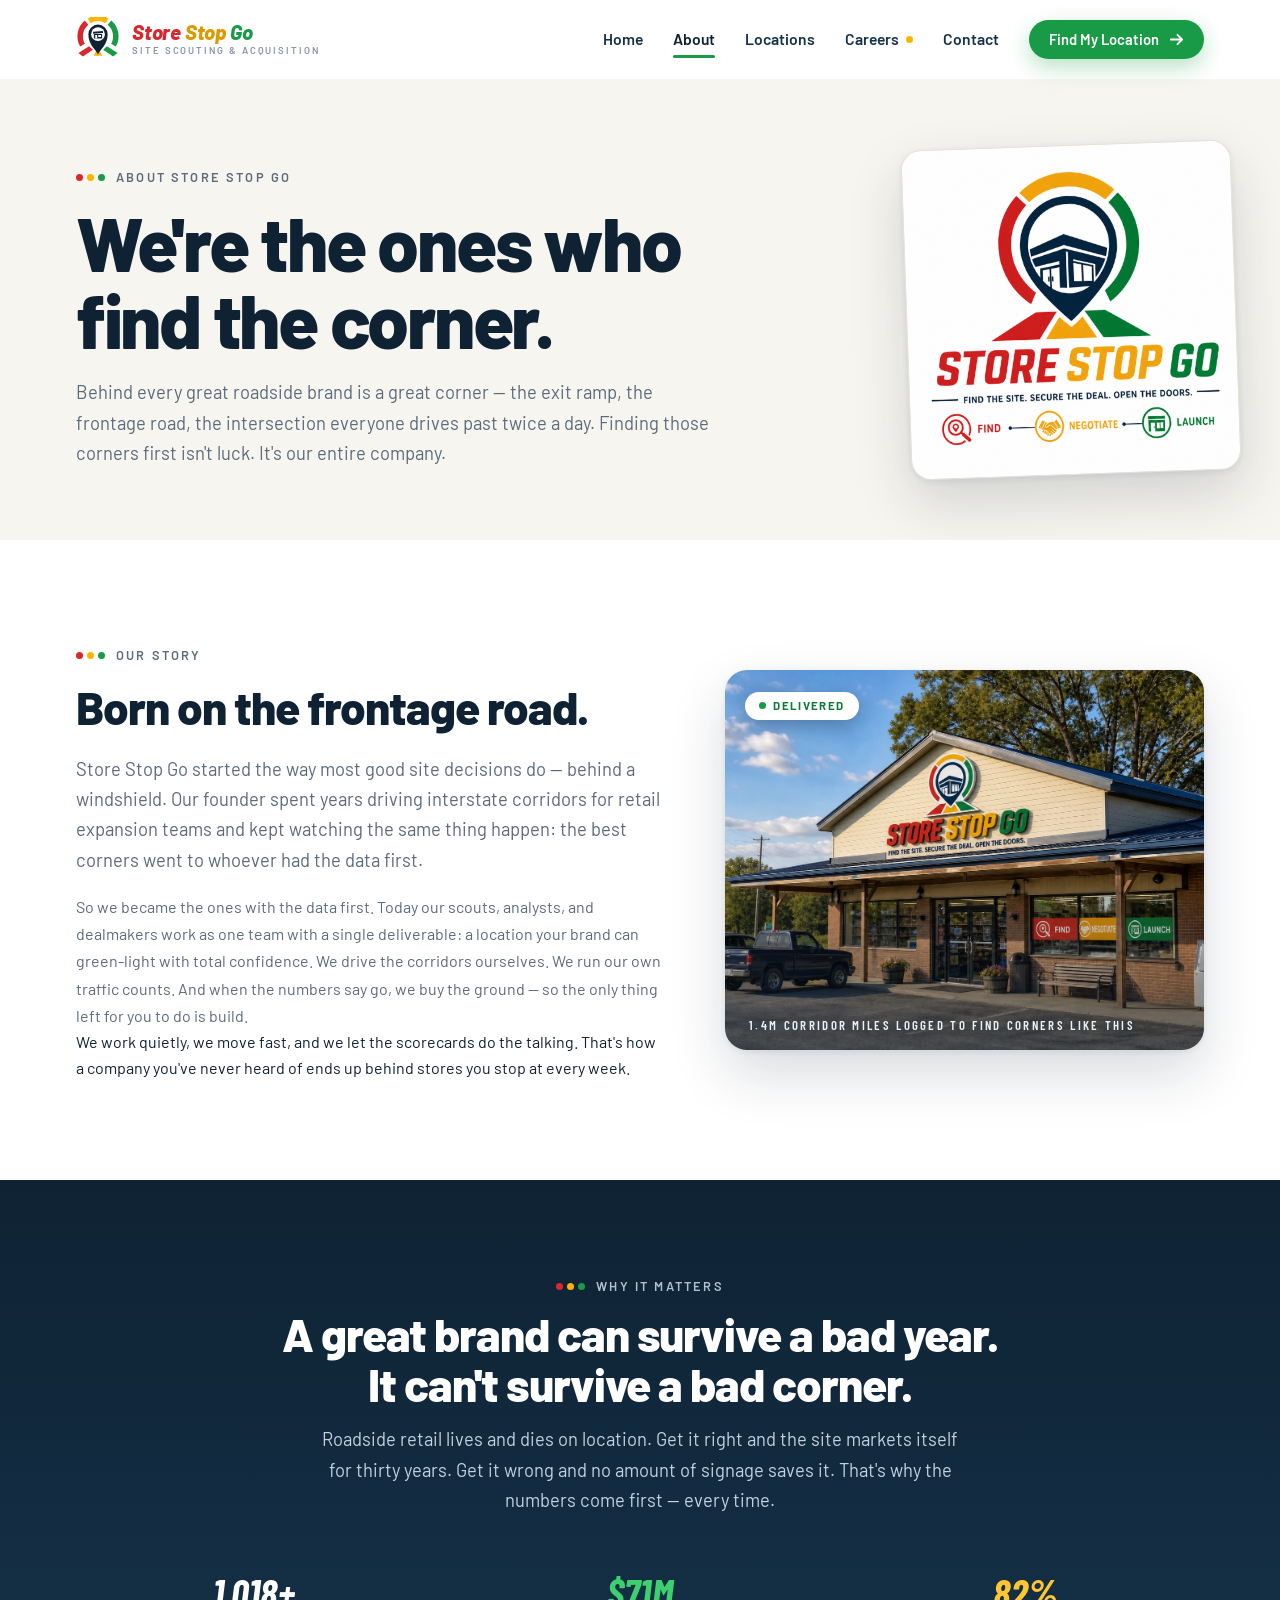
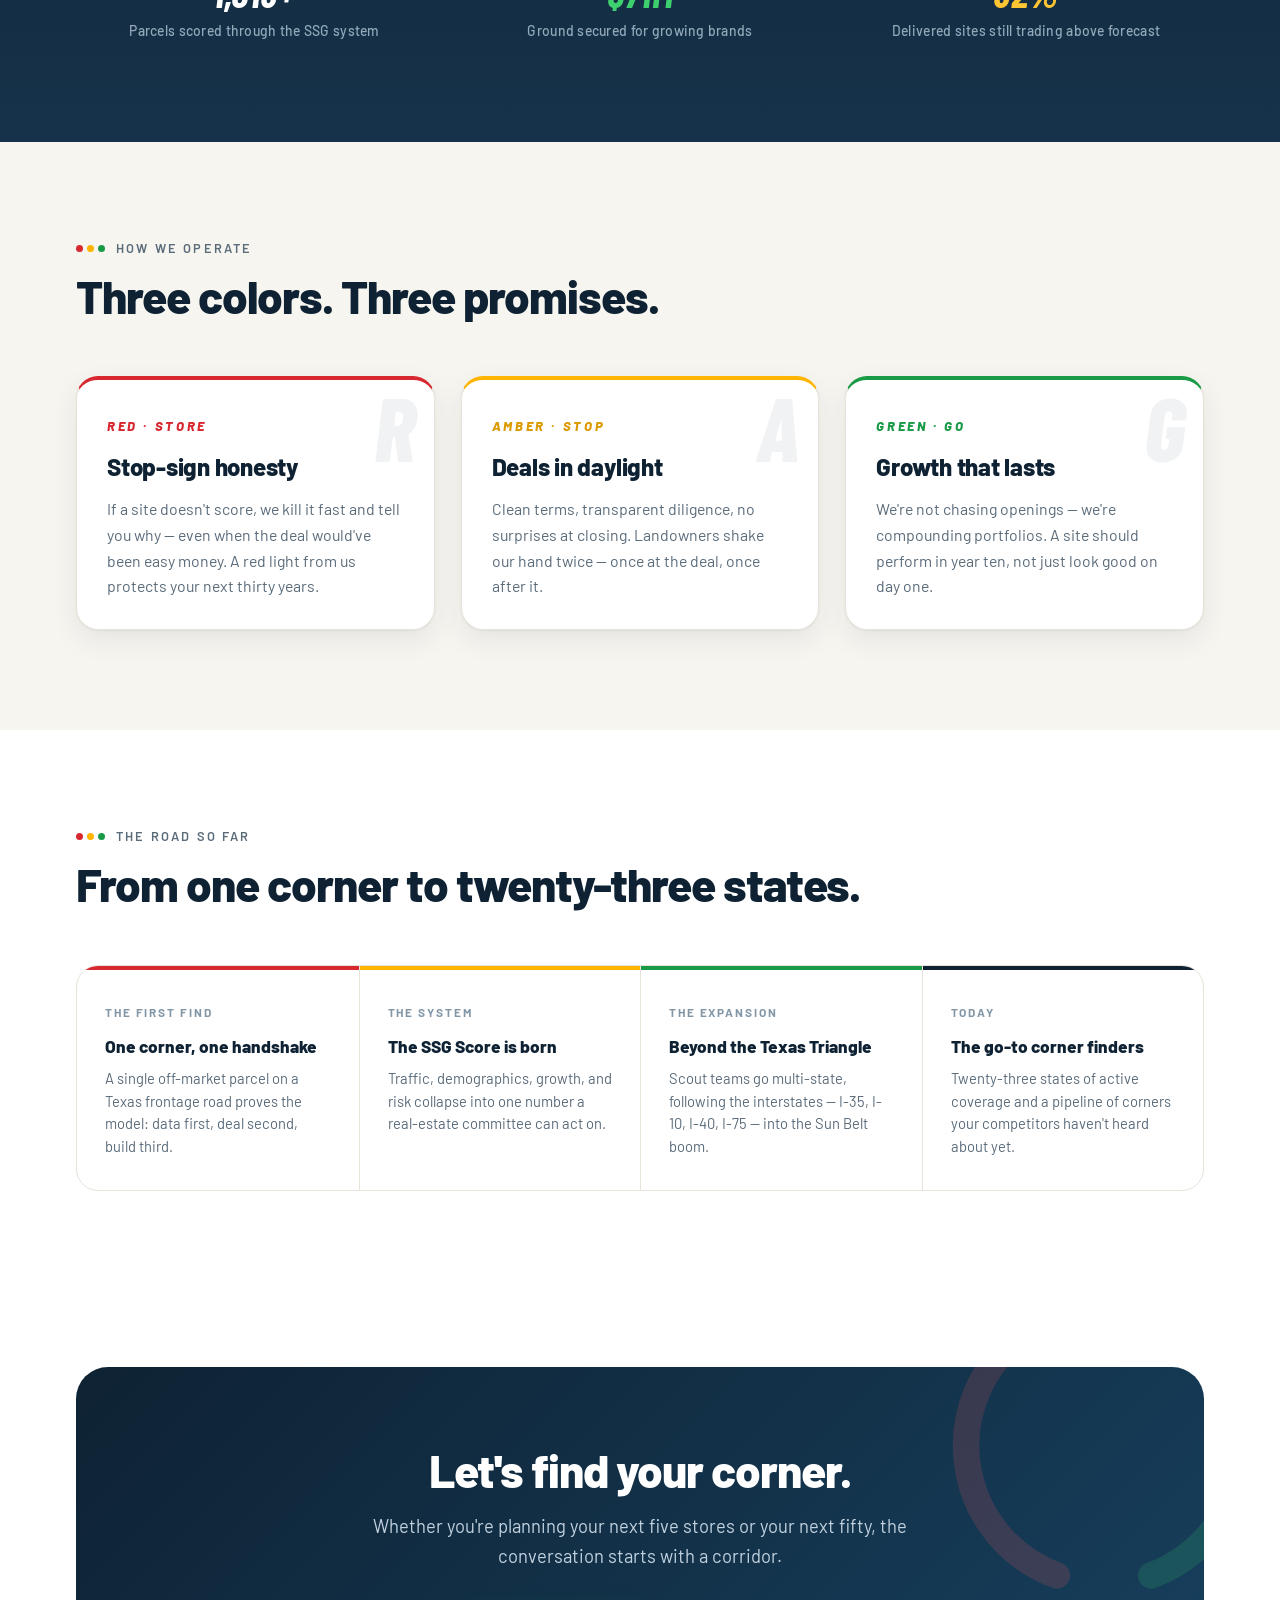
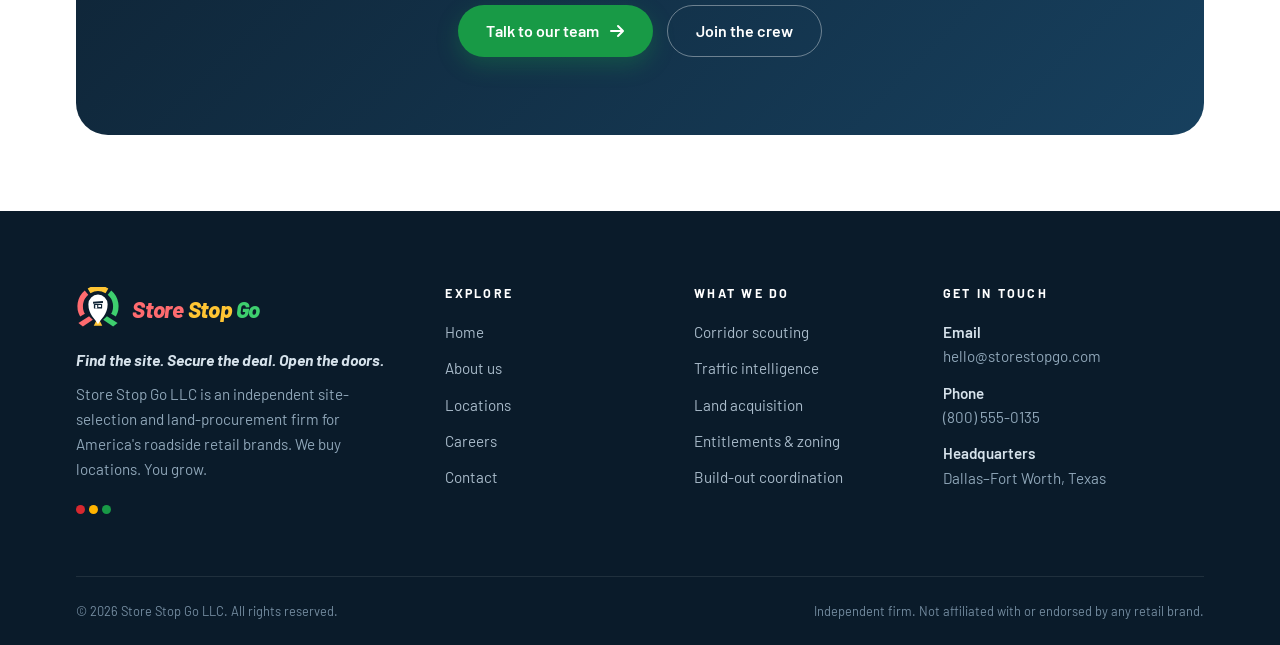
==== about.html @ 3fd63728 "Initial site: Store Stop Go LLC — five-page marketing site Landing, About, Careers, Locations (Leafl" ====
<!DOCTYPE html>
<html lang="en">
<head>
<meta charset="UTF-8">
<meta name="viewport" content="width=device-width, initial-scale=1.0">
<title>About Us — Store Stop Go LLC</title>
<meta name="description" content="Store Stop Go LLC is the site-selection partner behind America's roadside retail growth — corridor scouts, data analysts, and dealmakers who find the corner before anyone else does.">
<link rel="icon" href='data:image/svg+xml,<svg xmlns="http://www.w3.org/2000/svg" viewBox="0 0 64 64"><path d="M15.3 8.1A26 26 0 0 0 23.1 52.4" fill="none" stroke="%23D7282F" stroke-width="8" stroke-linecap="round"/><path d="M19 5.5A26 26 0 0 1 45 5.5" fill="none" stroke="%23FFB400" stroke-width="8" stroke-linecap="round"/><path d="M48.7 8.1A26 26 0 0 1 40.9 52.4" fill="none" stroke="%23189A46" stroke-width="8" stroke-linecap="round"/><path d="M32 56C27 47 18.5 40.5 18.5 27.5A13.5 13.5 0 1 1 45.5 27.5C45.5 40.5 37 47 32 56Z" fill="%230E2233"/></svg>'>
<link rel="apple-touch-icon" href="assets/apple-touch-icon.png">
<link rel="preconnect" href="https://fonts.googleapis.com">
<link rel="preconnect" href="https://fonts.gstatic.com" crossorigin>
<link href="https://fonts.googleapis.com/css2?family=Barlow:ital,wght@0,400;0,500;0,600;0,700;0,800;0,900;1,700;1,800&family=Barlow+Condensed:ital,wght@0,500;0,600;0,700;1,700;1,800&display=swap" rel="stylesheet">
<link rel="stylesheet" href="css/style.css">
<script src="js/main.js" defer></script>
</head>
<body>
<a class="skip" href="#main">Skip to content</a>

<header class="site-head">
  <div class="wrap nav">
    <a class="brand" href="index.html" aria-label="Store Stop Go LLC — home">
      <svg class="logo-mark" viewBox="0 0 64 64" aria-hidden="true">
        <path d="M3.5 52.5 19 42.5 24.5 47.8 10 57.5Z" fill="#D7282F"/>
        <path d="M25.8 56.5 32 44 38.2 56.5Z" fill="#FFB400"/>
        <path d="M60.5 52.5 45 42.5 39.5 47.8 54 57.5Z" fill="#189A46"/>
        <path d="M15.3 8.1A26 26 0 0 0 9.5 41" fill="none" stroke="#D7282F" stroke-width="8"/>
        <path d="M19 5.5A26 26 0 0 1 45 5.5" fill="none" stroke="#FFB400" stroke-width="8"/>
        <path d="M48.7 8.1A26 26 0 0 1 54.5 41" fill="none" stroke="#189A46" stroke-width="8"/>
        <path d="M32 54C28 46 18 40.5 18 25A14 14 0 1 1 46 25C46 40.5 36 46 32 54Z" fill="#0E2233"/>
        <circle cx="32" cy="25" r="10" fill="#fff"/>
        <path d="M24.8 21.6 39.2 20.2 39.2 23.2 24.8 24.4Z" fill="#0E2233"/>
        <rect x="26" y="24.8" width="12" height="6.4" rx=".8" fill="#0E2233"/>
        <rect x="28" y="26.2" width="2.8" height="5" fill="#fff"/>
        <rect x="32.4" y="26.2" width="4" height="3" fill="#fff"/>
      </svg>
      <span class="brand-name">
        <em><span class="w-store">Store</span> <span class="w-stop">Stop</span> <span class="w-go">Go</span></em>
        <small>Site Scouting &amp; Acquisition</small>
      </span>
    </a>
    <nav class="nav-links" aria-label="Primary">
      <a href="index.html">Home</a>
      <a href="about.html" aria-current="page">About</a>
      <a href="locations.html">Locations</a>
      <a href="careers.html">Careers<span class="dot-hiring" title="Now hiring"></span></a>
      <a href="contact.html">Contact</a>
    </nav>
    <a class="btn btn--sm nav-cta" href="contact.html">Find My Location
      <svg width="15" height="15" viewBox="0 0 16 16" fill="none" stroke="currentColor" stroke-width="2" stroke-linecap="round" stroke-linejoin="round" aria-hidden="true"><path d="M2 8h11M9 3l5 5-5 5"/></svg>
    </a>
    <button class="nav-burger" aria-label="Menu" aria-expanded="false"><span></span><span></span><span></span></button>
  </div>
</header>

<main id="main">

  <!-- ======================= PAGE HERO ======================= -->
  <section class="page-hero">
    <img class="hero-lockup" src="assets/logo-lockup.png" alt="Store Stop Go brand lockup — Find the site. Secure the deal. Open the doors. Find, negotiate, launch." loading="lazy">
    <div class="wrap">
      <div class="page-hero-inner">
        <span class="eyebrow"><span class="tri" aria-hidden="true"><i></i><i></i><i></i></span>About Store Stop Go</span>
        <h1 class="h1">We're the ones who<br>find the corner.</h1>
        <p class="lead">Behind every great roadside brand is a great corner — the exit ramp, the frontage road, the intersection everyone drives past twice a day. Finding those corners first isn't luck. It's our entire company.</p>
      </div>
    </div>
  </section>

  <!-- ======================= STORY ======================= -->
  <section class="sec">
    <div class="wrap story-grid">
      <div class="reveal">
        <span class="eyebrow"><span class="tri" aria-hidden="true"><i></i><i></i><i></i></span>Our story</span>
        <h2 class="h2" style="margin:16px 0 22px">Born on the frontage road.</h2>
        <p class="lead">Store Stop Go started the way most good site decisions do — behind a windshield. Our founder spent years driving interstate corridors for retail expansion teams and kept watching the same thing happen: the best corners went to whoever had the data first.</p>
        <p>So we became the ones with the data first. Today our scouts, analysts, and dealmakers work as one team with a single deliverable: a location your brand can green-light with total confidence. We drive the corridors ourselves. We run our own traffic counts. And when the numbers say go, we buy the ground — so the only thing left for you to do is build.</p>
        <p>We work quietly, we move fast, and we let the scorecards do the talking. That's how a company you've never heard of ends up behind stores you stop at every week.</p>
      </div>
      <div class="photo-card reveal" style="--d:.14s">
        <img src="assets/storefront-crossroads.jpg" alt="A small-town crossroads convenience store on a two-lane highway, delivered under the Store Stop Go program" loading="lazy">
        <span class="spot-tag"><span class="chip chip--go"><i></i>Delivered</span></span>
        <span class="spot-cap">1.4M corridor miles logged to find corners like this</span>
      </div>
    </div>
  </section>

  <!-- ======================= WHY LOCATION ======================= -->
  <section class="sec sec--dark">
    <div class="wrap">
      <div class="sec-head center reveal" style="justify-items:center">
        <span class="eyebrow eyebrow--light"><span class="tri" aria-hidden="true"><i></i><i></i><i></i></span>Why it matters</span>
        <h2 class="h2 max-820 mx-auto">A great brand can survive a bad year.<br>It can't survive a bad corner.</h2>
        <p class="lead max-720 mx-auto">Roadside retail lives and dies on location. Get it right and the site markets itself for thirty years. Get it wrong and no amount of signage saves it. That's why the numbers come first — every time.</p>
      </div>
      <div class="big-stats">
        <div class="stat reveal"><b data-count="1200" data-suffix="+">0</b><span>Parcels scored through the SSG system</span></div>
        <div class="stat stat--g reveal" style="--d:.1s"><b data-count="84" data-prefix="$" data-suffix="M">0</b><span>Ground secured for growing brands</span></div>
        <div class="stat stat--a reveal" style="--d:.2s"><b data-count="97" data-suffix="%">0</b><span>Delivered sites still trading above forecast</span></div>
      </div>
    </div>
  </section>

  <!-- ======================= VALUES ======================= -->
  <section class="sec sec--bone">
    <div class="wrap">
      <div class="sec-head reveal">
        <span class="eyebrow"><span class="tri" aria-hidden="true"><i></i><i></i><i></i></span>How we operate</span>
        <h2 class="h2">Three colors. Three promises.</h2>
      </div>
      <div class="values">
        <article class="step step--store reveal" data-n="R">
          <span class="step-word">Red · Store</span>
          <h3 class="h3" style="margin-top:10px">Stop-sign honesty</h3>
          <p style="color:var(--muted);margin-top:10px">If a site doesn't score, we kill it fast and tell you why — even when the deal would've been easy money. A red light from us protects your next thirty years.</p>
        </article>
        <article class="step step--stop reveal" style="--d:.12s" data-n="A">
          <span class="step-word">Amber · Stop</span>
          <h3 class="h3" style="margin-top:10px">Deals in daylight</h3>
          <p style="color:var(--muted);margin-top:10px">Clean terms, transparent diligence, no surprises at closing. Landowners shake our hand twice — once at the deal, once after it.</p>
        </article>
        <article class="step step--go reveal" style="--d:.24s" data-n="G">
          <span class="step-word">Green · Go</span>
          <h3 class="h3" style="margin-top:10px">Growth that lasts</h3>
          <p style="color:var(--muted);margin-top:10px">We're not chasing openings — we're compounding portfolios. A site should perform in year ten, not just look good on day one.</p>
        </article>
      </div>
    </div>
  </section>

  <!-- ======================= MILESTONES ======================= -->
  <section class="sec">
    <div class="wrap">
      <div class="sec-head reveal">
        <span class="eyebrow"><span class="tri" aria-hidden="true"><i></i><i></i><i></i></span>The road so far</span>
        <h2 class="h2">From one corner to twenty-three states.</h2>
      </div>
      <div class="miles reveal">
        <div class="mile">
          <small>The first find</small>
          <b>One corner, one handshake</b>
          <p>A single off-market parcel on a Texas frontage road proves the model: data first, deal second, build third.</p>
        </div>
        <div class="mile">
          <small>The system</small>
          <b>The SSG Score is born</b>
          <p>Traffic, demographics, growth, and risk collapse into one number a real-estate committee can act on.</p>
        </div>
        <div class="mile">
          <small>The expansion</small>
          <b>Beyond the Texas Triangle</b>
          <p>Scout teams go multi-state, following the interstates — I-35, I-10, I-40, I-75 — into the Sun Belt boom.</p>
        </div>
        <div class="mile">
          <small>Today</small>
          <b>The go-to corner finders</b>
          <p>Twenty-three states of active coverage and a pipeline of corners your competitors haven't heard about yet.</p>
        </div>
      </div>
    </div>
  </section>

  <!-- ======================= CTA ======================= -->
  <section class="sec--tight" style="padding-bottom:76px">
    <div class="wrap">
      <div class="cta-band reveal">
        <svg class="arc-deco" viewBox="0 0 64 64" aria-hidden="true">
          <path d="M15.3 8.1A26 26 0 0 0 23.1 52.4" fill="none" stroke="#FF5A60" stroke-width="5" stroke-linecap="round"/>
          <path d="M19 5.5A26 26 0 0 1 45 5.5" fill="none" stroke="#FFB400" stroke-width="5" stroke-linecap="round"/>
          <path d="M48.7 8.1A26 26 0 0 1 40.9 52.4" fill="none" stroke="#3ECF6E" stroke-width="5" stroke-linecap="round"/>
        </svg>
        <h2 class="h2">Let's find your corner.</h2>
        <p class="lead">Whether you're planning your next five stores or your next fifty, the conversation starts with a corridor.</p>
        <div class="cta-ctas">
          <a class="btn" href="contact.html">Talk to our team
            <svg width="16" height="16" viewBox="0 0 16 16" fill="none" stroke="currentColor" stroke-width="2" stroke-linecap="round" stroke-linejoin="round" aria-hidden="true"><path d="M2 8h11M9 3l5 5-5 5"/></svg>
          </a>
          <a class="btn btn--ghost-light" href="careers.html">Join the crew</a>
        </div>
      </div>
    </div>
  </section>
</main>

<footer class="site-foot">
  <div class="wrap">
    <div class="foot-grid">
      <div class="foot-brand">
        <a class="brand" href="index.html" aria-label="Store Stop Go LLC — home">
          <svg class="logo-mark" viewBox="0 0 64 64" aria-hidden="true">
            <path d="M3.5 52.5 19 42.5 24.5 47.8 10 57.5Z" fill="#FF6B6F"/>
            <path d="M25.8 56.5 32 44 38.2 56.5Z" fill="#FFC533"/>
            <path d="M60.5 52.5 45 42.5 39.5 47.8 54 57.5Z" fill="#3ECF6E"/>
            <path d="M15.3 8.1A26 26 0 0 0 9.5 41" fill="none" stroke="#FF6B6F" stroke-width="8"/>
            <path d="M19 5.5A26 26 0 0 1 45 5.5" fill="none" stroke="#FFC533" stroke-width="8"/>
            <path d="M48.7 8.1A26 26 0 0 1 54.5 41" fill="none" stroke="#3ECF6E" stroke-width="8"/>
            <path d="M32 54C28 46 18 40.5 18 25A14 14 0 1 1 46 25C46 40.5 36 46 32 54Z" fill="#fff"/>
            <path d="M24.8 21.6 39.2 20.2 39.2 23.2 24.8 24.4Z" fill="#0E2233"/>
            <rect x="26" y="24.8" width="12" height="6.4" rx=".8" fill="#0E2233"/>
            <rect x="28" y="26.2" width="2.8" height="5" fill="#fff"/>
            <rect x="32.4" y="26.2" width="4" height="3" fill="#fff"/>
          </svg>
          <span class="brand-name">
            <em><span class="w-store">Store</span> <span class="w-stop">Stop</span> <span class="w-go">Go</span></em>
          </span>
        </a>
        <span class="foot-tag">Find the site. Secure the deal. Open the doors.</span>
        <p>Store Stop Go LLC is an independent site-selection and land-procurement firm for America's roadside retail brands. We buy locations. You grow.</p>
        <span class="tri" aria-hidden="true"><i></i><i></i><i></i></span>
      </div>
      <div>
        <h4>Explore</h4>
        <ul>
          <li><a href="index.html">Home</a></li>
          <li><a href="about.html">About us</a></li>
          <li><a href="locations.html">Locations</a></li>
          <li><a href="careers.html">Careers</a></li>
          <li><a href="contact.html">Contact</a></li>
        </ul>
      </div>
      <div>
        <h4>What we do</h4>
        <ul>
          <li><a href="index.html#services">Corridor scouting</a></li>
          <li><a href="index.html#services">Traffic intelligence</a></li>
          <li><a href="index.html#services">Land acquisition</a></li>
          <li><a href="index.html#services">Entitlements &amp; zoning</a></li>
          <li><a href="index.html#services">Build-out coordination</a></li>
        </ul>
      </div>
      <div>
        <h4>Get in touch</h4>
        <ul class="foot-contact">
          <li><span><b>Email</b><br><a href="mailto:hello@storestopgo.com">hello@storestopgo.com</a></span></li>
          <li><span><b>Phone</b><br><a href="tel:+18005550135">(800) 555-0135</a></span></li>
          <li><span><b>Headquarters</b><br>Dallas–Fort Worth, Texas</span></li>
        </ul>
      </div>
    </div>
    <div class="foot-bar">
      <span>© <span id="yr">2026</span> Store Stop Go LLC. All rights reserved.</span>
      <span>Independent firm. Not affiliated with or endorsed by any retail brand.</span>
    </div>
  </div>
</footer>
</body>
</html>
---- css/style.css ----
/* ============================================================
   STORE STOP GO LLC — storestopgo.com
   Design system: "Traffic Light" — Store (red) / Stop (amber) / Go (green)
   Type: Barlow + Barlow Condensed (US highway-signage DNA)
   ============================================================ */

:root{
  --ink:#0E2233;
  --ink-2:#16324A;
  --ink-3:#1E4258;
  --navy-deep:#0A1B2A;
  --paper:#FFFFFF;
  --bone:#F7F5F0;
  --bone-2:#FCFBF8;
  --line:#E7E3DA;
  --line-2:#D8D3C6;
  --muted:#5A6B7A;
  --muted-2:#8296A6;
  --red:#D7282F;
  --red-d:#B21F26;
  --red-t:#FBEAEA;
  --amber:#FFB400;
  --amber-d:#DB9A00;
  --amber-t:#FFF4D6;
  --green:#189A46;
  --green-d:#0F7A38;
  --green-b:#3ECF6E;
  --green-t:#E4F4EA;
  --radius:14px;
  --radius-lg:22px;
  --shadow-1:0 1px 2px rgba(14,34,51,.05),0 10px 28px rgba(14,34,51,.08);
  --shadow-2:0 2px 6px rgba(14,34,51,.08),0 24px 56px rgba(14,34,51,.16);
  --font:'Barlow',-apple-system,'Segoe UI',system-ui,sans-serif;
  --font-cond:'Barlow Condensed',var(--font);
  --wrap:1180px;
}

*,*::before,*::after{box-sizing:border-box;margin:0;padding:0}
html{scroll-behavior:smooth}
body{font:400 1rem/1.6 var(--font);color:var(--ink);background:var(--paper);-webkit-font-smoothing:antialiased;text-rendering:optimizeLegibility}
img,svg{display:block;max-width:100%}
a{color:inherit;text-decoration:none}
ul{list-style:none}
button{font:inherit;cursor:pointer;background:none;border:0;color:inherit}
::selection{background:var(--amber);color:var(--ink)}

.wrap{max-width:var(--wrap);margin-inline:auto;padding-inline:26px}
.sec{padding:100px 0}
.sec--tight{padding:76px 0}
.sec--bone{background:var(--bone)}
.sec--dark{background:linear-gradient(180deg,var(--ink) 0%,var(--ink-2) 100%);color:#fff}

.skip{position:absolute;left:-9999px;top:0;background:var(--ink);color:#fff;padding:12px 20px;border-radius:0 0 12px 0;z-index:200;font-weight:600}
.skip:focus{left:0}

:focus-visible{outline:3px solid var(--green);outline-offset:2px;border-radius:4px}

/* ---------- type ---------- */
.h1{font-size:clamp(2.7rem,6vw,4.7rem);font-weight:800;letter-spacing:-.03em;line-height:1.02}
.h2{font-size:clamp(1.95rem,3.6vw,2.9rem);font-weight:800;letter-spacing:-.022em;line-height:1.08}
.h3{font-size:1.5rem;font-weight:800;letter-spacing:-.01em}
.lead{font-size:1.15rem;line-height:1.65;color:var(--muted)}
.sec--dark .lead{color:#C2D2DF}
.center{text-align:center}
.max-720{max-width:720px}.max-820{max-width:820px}
.mx-auto{margin-inline:auto}

.eyebrow{display:inline-flex;align-items:center;gap:11px;font:600 .8rem/1 var(--font);letter-spacing:.17em;text-transform:uppercase;color:var(--muted)}
.eyebrow--light{color:#AFC2D0}
.tri{display:inline-flex;gap:4px;flex:none}
.tri i{width:7px;height:7px;border-radius:50%}
.tri i:nth-child(1){background:var(--red)}
.tri i:nth-child(2){background:var(--amber)}
.tri i:nth-child(3){background:var(--green)}

.sec-head{margin-bottom:56px;display:grid;gap:16px}
.sec-head .lead{max-width:640px}

/* ---------- buttons ---------- */
.btn{display:inline-flex;align-items:center;gap:10px;font:600 1rem/1 var(--font);padding:17px 28px;border-radius:999px;background:var(--green);color:#fff;transition:transform .22s ease,background .22s ease,box-shadow .22s ease,border-color .22s ease;box-shadow:0 8px 22px rgba(24,154,70,.3);white-space:nowrap}
.btn:hover{background:var(--green-d);transform:translateY(-2px)}
.btn:active{transform:translateY(0)}
.btn svg{flex:none;transition:transform .22s ease}
.btn:hover svg{transform:translateX(3px)}
.btn--ghost{background:transparent;color:var(--ink);box-shadow:none;border:1.5px solid var(--line-2)}
.btn--ghost:hover{background:var(--ink);border-color:var(--ink);color:#fff}
.btn--ghost-light{background:transparent;color:#fff;box-shadow:none;border:1.5px solid rgba(255,255,255,.38)}
.btn--ghost-light:hover{background:rgba(255,255,255,.12);border-color:#fff}
.btn--sm{padding:12px 20px;font-size:.92rem}

/* ---------- header / nav ---------- */
.site-head{position:sticky;top:0;z-index:80;background:rgba(255,255,255,.94);backdrop-filter:blur(12px);-webkit-backdrop-filter:blur(12px);border-bottom:1px solid transparent;transition:border-color .3s,box-shadow .3s}
.site-head.scrolled{border-color:var(--line);box-shadow:0 10px 34px rgba(14,34,51,.07)}
.nav{display:flex;align-items:center;gap:30px;height:78px}
.brand{display:flex;align-items:center;gap:12px;flex:none}
.logo-mark{width:44px;height:44px;flex:none}
.brand-name{display:grid;line-height:1}
.brand-name em{font-style:italic;font-weight:800;font-size:1.28rem;letter-spacing:-.01em;white-space:nowrap}
.w-store{color:var(--red)}
.w-stop{color:var(--amber-d)}
.w-go{color:var(--green)}
.brand-name small{margin-top:4px;font:600 .6rem/1 var(--font);letter-spacing:.2em;text-transform:uppercase;color:var(--muted-2)}
.nav-links{display:flex;align-items:center;gap:30px;margin-left:auto}
.nav-links a{font-weight:600;font-size:.98rem;color:var(--ink-2);position:relative;padding:6px 0}
.nav-links a::after{content:"";position:absolute;left:0;right:100%;bottom:0;height:2.5px;border-radius:2px;background:var(--green);transition:right .25s ease}
.nav-links a:hover::after,.nav-links a[aria-current="page"]::after{right:0}
.nav-links a[aria-current="page"]{color:var(--ink)}
.dot-hiring{width:7px;height:7px;background:var(--amber);border-radius:50%;display:inline-block;margin-left:7px;vertical-align:2px;animation:pulseDot 2s ease infinite}
@keyframes pulseDot{0%,100%{box-shadow:0 0 0 0 rgba(255,180,0,.5)}55%{box-shadow:0 0 0 6px rgba(255,180,0,0)}}
.nav-cta{flex:none}
.nav-burger{display:none;flex-direction:column;gap:5px;padding:10px;margin-left:auto}
.nav-burger span{width:24px;height:2.5px;background:var(--ink);border-radius:2px;transition:.25s}
.nav--open .nav-burger span:nth-child(1){transform:translateY(7.5px) rotate(45deg)}
.nav--open .nav-burger span:nth-child(2){opacity:0}
.nav--open .nav-burger span:nth-child(3){transform:translateY(-7.5px) rotate(-45deg)}

/* ---------- hero (landing) ---------- */
.hero{position:relative;background:linear-gradient(180deg,var(--ink) 0%,#132C42 100%);color:#fff;overflow:hidden}
.hero-art{position:absolute;right:-60px;top:-20px;height:calc(100% + 40px);width:min(64%,780px);opacity:.9;pointer-events:none;z-index:0}
.hero::before{content:"";position:absolute;inset:0;background:linear-gradient(90deg,var(--ink) 30%,rgba(14,34,51,.55) 58%,rgba(14,34,51,0) 82%);z-index:1;pointer-events:none}
.hero .wrap{position:relative;z-index:2}
.hero-copy{max-width:660px;padding:112px 0 0}
.hero-badge{display:inline-flex;align-items:center;gap:10px;font:600 .78rem/1 var(--font);letter-spacing:.16em;text-transform:uppercase;color:#BFD2DF;border:1px solid rgba(255,255,255,.18);border-radius:999px;padding:10px 18px;background:rgba(255,255,255,.05)}
.hero h1{margin:26px 0 0}
.h1-go{color:var(--green-b);font-style:italic}
.hero-sub{margin:24px 0 36px;font-size:1.16rem;line-height:1.66;color:#C7D5E0;max-width:56ch}
.hero-ctas{display:flex;gap:14px;flex-wrap:wrap}
.hero-stats{display:grid;grid-template-columns:repeat(4,1fr);gap:30px;margin-top:72px;padding:36px 0 60px;border-top:1px solid rgba(255,255,255,.14)}
.stat b{display:block;font:700 2.5rem/1 var(--font-cond);letter-spacing:.01em;font-style:italic}
.stat span{display:block;margin-top:8px;color:#93A9BA;font-size:.87rem;font-weight:500;letter-spacing:.02em}
.stat--r b{color:#FF7A7F}.stat--a b{color:#FFC533}.stat--g b{color:var(--green-b)}

.lane{animation:laneMove 5.5s linear infinite}
@keyframes laneMove{to{stroke-dashoffset:-290}}
.pulse-ring{transform-origin:center;animation:pulseRing 2.4s ease-out infinite}
@keyframes pulseRing{0%{opacity:.9;transform:scale(.4)}100%{opacity:0;transform:scale(1.6)}}

/* ---------- ticker ---------- */
.ticker{background:var(--navy-deep);border-top:1px solid rgba(255,255,255,.07);overflow:hidden;position:relative}
.ticker-track{display:flex;width:max-content;animation:tick 34s linear infinite}
.ticker:hover .ticker-track{animation-play-state:paused}
.tick{display:inline-flex;align-items:center;gap:11px;padding:15px 30px;font:600 .8rem/1 var(--font-cond);letter-spacing:.16em;text-transform:uppercase;color:#8FA6B8;white-space:nowrap}
.tick i{width:8px;height:8px;border-radius:50%;flex:none}
.tick i.r{background:var(--red)}.tick i.a{background:var(--amber)}.tick i.g{background:var(--green-b)}
@keyframes tick{to{transform:translateX(-50%)}}

/* ---------- category strip ---------- */
.cats{display:flex;flex-wrap:wrap;gap:12px;justify-content:center;margin-top:34px}
.cat{font:600 .92rem/1 var(--font);padding:12px 22px;border:1.5px solid var(--line);border-radius:999px;color:var(--ink-2);background:#fff;transition:.22s}
.cat:hover{border-color:var(--green);color:var(--green-d);transform:translateY(-2px)}

/* ---------- steps (Store / Stop / Go) ---------- */
.steps{display:grid;grid-template-columns:repeat(3,1fr);gap:28px;position:relative}
.steps::before{content:"";position:absolute;top:56px;left:4%;right:4%;border-top:3px dashed var(--line-2)}
.step{background:#fff;border:1px solid var(--line);border-radius:var(--radius-lg);padding:32px 30px 30px;position:relative;box-shadow:var(--shadow-1);overflow:hidden;transition:transform .25s ease,box-shadow .25s ease}
.step:hover{transform:translateY(-5px);box-shadow:var(--shadow-2)}
.step::after{content:attr(data-n);position:absolute;top:2px;right:18px;font:800 5.6rem/1 var(--font-cond);font-style:italic;color:var(--ink);opacity:.055;pointer-events:none}
.step--store{border-top:4px solid var(--red)}
.step--stop{border-top:4px solid var(--amber)}
.step--go{border-top:4px solid var(--green)}
.step-light{width:48px;height:48px;border-radius:13px;display:grid;place-items:center;color:#fff;margin-bottom:20px}
.step--store .step-light{background:var(--red)}
.step--stop .step-light{background:var(--amber);color:var(--ink)}
.step--go .step-light{background:var(--green)}
.step-word{font:800 .82rem/1 var(--font);font-style:italic;text-transform:uppercase;letter-spacing:.2em}
.step--store .step-word{color:var(--red)}
.step--stop .step-word{color:var(--amber-d)}
.step--go .step-word{color:var(--green)}
.step h3{margin:10px 0 10px}
.step>p{color:var(--muted);line-height:1.62;font-size:.99rem}
.step ul{margin-top:20px;display:grid;gap:10px}
.step li{display:flex;gap:11px;align-items:flex-start;font-size:.94rem;font-weight:500;color:var(--ink-2)}
.step li svg{flex:none;margin-top:3px}
.step--store li svg{stroke:var(--red)}
.step--stop li svg{stroke:var(--amber-d)}
.step--go li svg{stroke:var(--green)}

/* ---------- data band / scorecard ---------- */
.data-grid{display:grid;grid-template-columns:1.02fr .98fr;gap:70px;align-items:center}
.data-points{margin-top:34px;display:grid;gap:18px}
.data-points li{display:flex;gap:14px;align-items:flex-start}
.data-points .dp-dot{flex:none;width:34px;height:34px;border-radius:10px;display:grid;place-items:center;background:rgba(255,255,255,.08);border:1px solid rgba(255,255,255,.12)}
.data-points b{display:block;font-weight:700}
.data-points span{color:#AFC2D0;font-size:.93rem}
.score-stack{position:relative}
.score-back{position:absolute;inset:26px -18px -18px 26px;background:rgba(255,255,255,.07);border:1px solid rgba(255,255,255,.1);border-radius:var(--radius-lg);transform:rotate(2.4deg)}
.score-card{position:relative;background:#fff;color:var(--ink);border-radius:var(--radius-lg);padding:30px;box-shadow:var(--shadow-2);max-width:460px;margin-left:auto}
.score-head{display:flex;align-items:center;justify-content:space-between;gap:14px;padding-bottom:18px;border-bottom:1px solid var(--line)}
.score-head small{display:block;font:600 .68rem/1 var(--font);letter-spacing:.18em;text-transform:uppercase;color:var(--muted-2)}
.score-head strong{display:block;margin-top:6px;font-size:1.12rem;font-weight:800}
.chip{display:inline-flex;align-items:center;gap:7px;font:700 .72rem/1 var(--font);letter-spacing:.12em;text-transform:uppercase;padding:8px 14px;border-radius:999px}
.chip i{width:7px;height:7px;border-radius:50%;flex:none}
.chip--go{background:var(--green-t);color:var(--green-d)}.chip--go i{background:var(--green)}
.chip--stop{background:var(--amber-t);color:#8A6200}.chip--stop i{background:var(--amber)}
.chip--store{background:var(--red-t);color:var(--red-d)}.chip--store i{background:var(--red)}
.score-body{display:flex;gap:24px;align-items:center;padding:20px 0 6px}
.score-ring{position:relative;width:92px;height:92px;flex:none}
.score-ring svg{width:92px;height:92px}
.score-num{position:absolute;inset:0;display:grid;place-items:center;font:800 1.7rem/1 var(--font);letter-spacing:-.02em}
.score-num small{font:600 .58rem/1 var(--font);letter-spacing:.16em;color:var(--muted-2);margin-top:3px}
.score-verdict b{display:block;font-size:1.05rem;font-weight:800}
.score-verdict span{font-size:.9rem;color:var(--muted)}
.metrics{margin-top:8px}
.metric{padding:12px 0;border-bottom:1px dashed var(--line);display:grid;grid-template-columns:1fr auto;row-gap:7px;align-items:baseline}
.metric:last-child{border-bottom:0}
.metric span{font-size:.9rem;color:var(--muted);font-weight:500}
.metric b{font:700 1.06rem/1 var(--font-cond);font-style:italic;letter-spacing:.02em}
.metric .bar{grid-column:1/-1;height:6px;border-radius:99px;background:#EEF1F4;overflow:hidden}
.metric .bar i{display:block;height:100%;border-radius:99px;width:var(--w,60%);background:linear-gradient(90deg,var(--green),var(--green-b))}

/* ---------- services ---------- */
.svc-grid{display:grid;grid-template-columns:repeat(3,1fr);gap:24px}
.svc{background:#fff;border:1px solid var(--line);border-radius:var(--radius-lg);padding:30px 28px;transition:transform .25s,box-shadow .25s,border-color .25s;position:relative;overflow:hidden}
.svc::before{content:"";position:absolute;left:0;top:0;bottom:0;width:4px;background:var(--green);transform:scaleY(0);transform-origin:top;transition:transform .3s ease}
.svc:hover{transform:translateY(-4px);box-shadow:var(--shadow-1);border-color:var(--line-2)}
.svc:hover::before{transform:scaleY(1)}
.svc-ico{width:50px;height:50px;border-radius:13px;background:var(--bone);display:grid;place-items:center;margin-bottom:20px;color:var(--ink)}
.svc h3{font-size:1.16rem;font-weight:800;margin-bottom:8px}
.svc p{color:var(--muted);font-size:.95rem;line-height:1.6}

/* ---------- spotlight ---------- */
.spot{display:grid;grid-template-columns:1fr 1.08fr;background:#fff;border:1px solid var(--line);border-radius:28px;overflow:hidden;box-shadow:var(--shadow-1)}
.spot-map{background:linear-gradient(160deg,var(--ink),var(--ink-3));position:relative;min-height:420px}
.spot-map svg{position:absolute;inset:0;width:100%;height:100%}
.spot-body{padding:52px 54px;display:grid;gap:18px;align-content:center}
.spot-stats{display:grid;grid-template-columns:repeat(3,auto);gap:34px;justify-content:start;margin-top:10px;padding-top:24px;border-top:1px solid var(--line)}
.spot-stats b{display:block;font:700 2rem/1 var(--font-cond);font-style:italic}
.spot-stats span{font-size:.85rem;color:var(--muted)}
.link-more{display:inline-flex;align-items:center;gap:8px;font-weight:700;color:var(--green-d);margin-top:6px}
.link-more svg{transition:transform .22s}
.link-more:hover svg{transform:translateX(4px)}

/* ---------- quote ---------- */
.quote{max-width:860px;margin-inline:auto;text-align:center;position:relative;padding-top:34px}
.quote::before{content:"“";position:absolute;top:-30px;left:50%;transform:translateX(-50%);font:800 7rem/1 var(--font-cond);font-style:italic;color:var(--amber);opacity:.9}
.quote blockquote{font-size:clamp(1.3rem,2.6vw,1.85rem);font-weight:600;font-style:italic;line-height:1.45;letter-spacing:-.01em}
.quote figcaption{margin-top:26px}

/* ---------- CTA band ---------- */
.cta-band{position:relative;background:linear-gradient(135deg,var(--ink) 0%,#17405E 100%);border-radius:32px;padding:78px 40px;text-align:center;color:#fff;overflow:hidden}
.cta-band .arc-deco{position:absolute;right:-70px;top:-70px;width:340px;height:340px;opacity:.16;pointer-events:none}
.cta-band .arc-deco--l{right:auto;left:-90px;top:auto;bottom:-110px;transform:rotate(160deg)}
.cta-band h2{position:relative}
.cta-band .lead{position:relative;max-width:560px;margin:16px auto 34px;color:#C2D2DF}
.cta-ctas{position:relative;display:flex;gap:14px;justify-content:center;flex-wrap:wrap}

/* ---------- footer ---------- */
.site-foot{background:var(--navy-deep);color:#A9BBCA;padding:76px 0 0;font-size:.95rem}
.foot-grid{display:grid;grid-template-columns:1.6fr 1fr 1fr 1.3fr;gap:48px;padding-bottom:56px}
.foot-brand .brand-name em{font-size:1.4rem}
.foot-brand .w-store{color:#FF6B6F}.foot-brand .w-stop{color:#FFC533}.foot-brand .w-go{color:var(--green-b)}
.foot-brand p{margin-top:18px;line-height:1.65;max-width:34ch;color:#8FA6B8}
.foot-brand .tri{margin-top:22px}
.foot-brand .tri i{width:9px;height:9px}
.site-foot h4{font:700 .78rem/1 var(--font);letter-spacing:.18em;text-transform:uppercase;color:#fff;margin-bottom:20px}
.site-foot li{margin-bottom:12px}
.site-foot a:hover{color:#fff}
.foot-contact li{display:flex;gap:10px;align-items:flex-start;color:#8FA6B8}
.foot-contact b{color:#D6E2EB;font-weight:600}
.foot-bar{border-top:1px solid rgba(255,255,255,.09);padding:24px 0;display:flex;justify-content:space-between;gap:18px;flex-wrap:wrap;font-size:.8rem;color:#748CA0}

/* ---------- page hero (inner pages) ---------- */
.page-hero{position:relative;background:var(--bone);overflow:hidden}
.page-hero .wrap{position:relative;z-index:1}
.page-hero-inner{padding:92px 0 72px;max-width:760px;display:grid;gap:20px;justify-items:start}
.page-hero .lead{max-width:640px}
.arc-bg{position:absolute;right:-140px;top:50%;transform:translateY(-50%);width:520px;height:520px;opacity:.14;pointer-events:none}
.page-hero--dark{background:linear-gradient(180deg,var(--ink),#142E45);color:#fff}
.page-hero--dark .lead{color:#C2D2DF}
.badge-hiring{display:inline-flex;align-items:center;gap:10px;background:var(--amber);color:var(--ink);font:800 .8rem/1 var(--font);letter-spacing:.16em;text-transform:uppercase;padding:11px 20px;border-radius:999px}
.badge-hiring i{width:9px;height:9px;border-radius:50%;background:var(--ink);animation:pulseDot 1.8s ease infinite}

/* ---------- about ---------- */
.story-grid{display:grid;grid-template-columns:1.1fr .9fr;gap:64px;align-items:center}
.story-grid .lead+p{margin-top:18px;color:var(--muted);line-height:1.7}
.story-card{background:var(--ink);color:#fff;border-radius:var(--radius-lg);padding:40px;position:relative;overflow:hidden;box-shadow:var(--shadow-2)}
.story-card .arc-deco{position:absolute;right:-60px;bottom:-60px;width:240px;height:240px;opacity:.2}
.story-card b{display:block;font:700 3.4rem/1 var(--font-cond);font-style:italic;color:var(--green-b)}
.story-card p{margin-top:10px;color:#C2D2DF;max-width:30ch}
.big-stats{display:grid;grid-template-columns:repeat(3,1fr);gap:30px;text-align:center}
.values{display:grid;grid-template-columns:repeat(3,1fr);gap:26px}
.team{display:grid;grid-template-columns:repeat(4,1fr);gap:24px}
.person{background:#fff;border:1px solid var(--line);border-radius:var(--radius-lg);padding:28px 24px;text-align:center;transition:transform .25s,box-shadow .25s}
.person:hover{transform:translateY(-4px);box-shadow:var(--shadow-1)}
.avatar{width:76px;height:76px;border-radius:50%;display:grid;place-items:center;margin:0 auto 18px;font:800 1.5rem/1 var(--font);color:#fff}
.avatar--r{background:linear-gradient(140deg,var(--red),#E8555B)}
.avatar--a{background:linear-gradient(140deg,var(--amber-d),var(--amber));color:var(--ink)}
.avatar--g{background:linear-gradient(140deg,var(--green-d),var(--green))}
.avatar--n{background:linear-gradient(140deg,var(--ink),var(--ink-3))}
.person b{display:block;font-size:1.06rem;font-weight:800}
.person span{display:block;margin-top:5px;font-size:.85rem;color:var(--muted)}
.miles{display:grid;grid-template-columns:repeat(4,1fr);gap:0;border:1px solid var(--line);border-radius:var(--radius-lg);overflow:hidden;background:#fff}
.mile{padding:32px 28px;border-left:1px solid var(--line);position:relative}
.mile:first-child{border-left:0}
.mile::before{content:"";position:absolute;top:0;left:0;right:0;height:4px}
.mile:nth-child(1)::before{background:var(--red)}
.mile:nth-child(2)::before{background:var(--amber)}
.mile:nth-child(3)::before{background:var(--green)}
.mile:nth-child(4)::before{background:var(--ink)}
.mile small{font:700 .74rem/1 var(--font);letter-spacing:.16em;text-transform:uppercase;color:var(--muted-2)}
.mile b{display:block;margin:10px 0 6px;font-size:1.08rem;font-weight:800}
.mile p{font-size:.92rem;color:var(--muted);line-height:1.55}

/* ---------- careers ---------- */
.perks{display:grid;grid-template-columns:repeat(3,1fr);gap:24px}
.perk{background:#fff;border:1px solid var(--line);border-radius:var(--radius-lg);padding:28px;display:grid;gap:12px;transition:transform .25s,box-shadow .25s}
.perk:hover{transform:translateY(-4px);box-shadow:var(--shadow-1)}
.perk-ico{width:46px;height:46px;border-radius:12px;background:var(--bone);display:grid;place-items:center}
.perk b{font-size:1.08rem;font-weight:800}
.perk p{color:var(--muted);font-size:.93rem;line-height:1.55}
.roles{display:grid;gap:16px}
.role{display:flex;align-items:center;gap:22px;background:#fff;border:1px solid var(--line);border-radius:18px;padding:24px 28px;transition:transform .22s,box-shadow .22s,border-color .22s}
.role:hover{transform:translateY(-3px);box-shadow:var(--shadow-1);border-color:var(--line-2)}
.role-main{flex:1;min-width:0}
.role-main b{display:block;font-size:1.14rem;font-weight:800}
.role-meta{display:flex;gap:18px;flex-wrap:wrap;margin-top:8px;font-size:.88rem;color:var(--muted)}
.role-meta span{display:inline-flex;gap:7px;align-items:center}
.role .chip{flex:none}
.hire-steps{display:grid;grid-template-columns:repeat(4,1fr);gap:0;counter-reset:hs;border:1px solid var(--line);border-radius:var(--radius-lg);overflow:hidden;background:#fff}
.hire-step{padding:30px 28px;border-left:1px solid var(--line);position:relative;counter-increment:hs}
.hire-step:first-child{border-left:0}
.hire-step::before{content:"0" counter(hs);font:800 1rem/1 var(--font-cond);font-style:italic;color:#fff;background:var(--ink);width:34px;height:34px;border-radius:10px;display:grid;place-items:center;margin-bottom:16px}
.hire-step b{display:block;font-weight:800;margin-bottom:6px}
.hire-step p{font-size:.9rem;color:var(--muted);line-height:1.55}

/* ---------- locations ---------- */
.map-tools{display:flex;align-items:center;justify-content:space-between;gap:20px;flex-wrap:wrap;margin-bottom:22px}
.map-filters{display:flex;gap:10px;flex-wrap:wrap}
.fbtn{font:600 .88rem/1 var(--font);padding:11px 18px;border-radius:999px;border:1.5px solid var(--line-2);background:#fff;color:var(--ink-2);display:inline-flex;align-items:center;gap:9px;transition:.2s}
.fbtn i{width:8px;height:8px;border-radius:50%;flex:none}
.fbtn .i-r{background:var(--red)}.fbtn .i-a{background:var(--amber)}.fbtn .i-g{background:var(--green)}
.fbtn:hover{border-color:var(--ink)}
.fbtn.on{background:var(--ink);border-color:var(--ink);color:#fff}
.map-note{font-size:.85rem;color:var(--muted)}
.map-shell{position:relative;border-radius:26px;overflow:hidden;border:1px solid var(--line);box-shadow:var(--shadow-2);height:600px;background:var(--bone)}
#map{height:100%;width:100%;z-index:1}
.map-fallback{height:100%;display:grid;place-items:center;text-align:center;padding:40px;color:var(--muted)}
.map-pin{display:block;width:18px;height:18px;border-radius:50%;border:3px solid #fff;box-shadow:0 3px 10px rgba(14,34,51,.4);position:relative}
.map-pin--store{background:var(--red)}
.map-pin--stop{background:var(--amber)}
.map-pin--go{background:var(--green)}
.map-pin--store::after{content:"";position:absolute;inset:-8px;border-radius:50%;border:2px solid var(--red);animation:pinPulse 2s ease-out infinite}
@keyframes pinPulse{0%{transform:scale(.5);opacity:.9}100%{transform:scale(1.25);opacity:0}}
.leaflet-popup-content-wrapper{border-radius:16px!important;box-shadow:var(--shadow-2)!important;font-family:var(--font)!important}
.leaflet-popup-content{margin:18px 20px!important;font-family:var(--font)!important}
.pop strong{display:block;font-size:1.02rem;font-weight:800;color:var(--ink);margin-bottom:8px}
.pop .chip{margin-bottom:12px}
.pop ul{display:flex;gap:16px;padding:10px 0;border-top:1px dashed var(--line);margin-top:2px}
.pop li{font-size:.82rem;color:var(--muted)}
.pop li b{display:block;font:700 1.05rem/1.2 var(--font-cond);font-style:italic;color:var(--ink)}
.pop p{font-size:.85rem;color:var(--muted);line-height:1.5;margin:0}
.markets{display:grid;grid-template-columns:repeat(4,1fr);gap:24px}
.market{background:#fff;border:1px solid var(--line);border-radius:var(--radius-lg);padding:28px;transition:transform .25s,box-shadow .25s}
.market:hover{transform:translateY(-4px);box-shadow:var(--shadow-1)}
.market b{display:block;font-size:1.1rem;font-weight:800}
.market small{display:block;font:700 .7rem/1 var(--font);letter-spacing:.16em;text-transform:uppercase;color:var(--muted-2);margin-bottom:12px}
.market p{font-size:.92rem;color:var(--muted);margin:10px 0 16px;line-height:1.55}
.market-tally{display:flex;gap:14px;padding-top:16px;border-top:1px dashed var(--line);font-size:.82rem;color:var(--muted)}
.market-tally b{font:700 1.15rem/1 var(--font-cond);font-style:italic;display:block;color:var(--ink)}
.watch{width:100%;border-collapse:collapse;background:#fff;border-radius:var(--radius-lg);overflow:hidden;box-shadow:var(--shadow-1);border:1px solid var(--line)}
.watch th{font:700 .74rem/1 var(--font);letter-spacing:.16em;text-transform:uppercase;color:var(--muted);text-align:left;padding:18px 24px;background:var(--bone);border-bottom:1px solid var(--line)}
.watch td{padding:18px 24px;border-bottom:1px solid var(--line);font-size:.97rem}
.watch tr:last-child td{border-bottom:0}
.watch td b{font-weight:700}
.watch .aadt{font:700 1.1rem/1 var(--font-cond);font-style:italic}
.watch-scroll{overflow-x:auto;border-radius:var(--radius-lg)}

/* ---------- contact ---------- */
.contact-grid{display:grid;grid-template-columns:.9fr 1.1fr;gap:56px;align-items:start}
.con-cards{display:grid;gap:18px}
.con-card{background:#fff;border:1px solid var(--line);border-radius:18px;padding:24px 26px;display:flex;gap:18px;align-items:flex-start}
.con-ico{width:44px;height:44px;border-radius:12px;background:var(--bone);display:grid;place-items:center;flex:none}
.con-card b{display:block;font-weight:800}
.con-card a{color:var(--green-d);font-weight:600}
.con-card a:hover{text-decoration:underline}
.con-card p{color:var(--muted);font-size:.93rem;margin-top:3px}
.next-steps{margin-top:34px;display:grid;gap:0;border-left:3px dashed var(--line-2);padding-left:26px}
.nstep{position:relative;padding-bottom:26px}
.nstep:last-child{padding-bottom:0}
.nstep::before{content:"";position:absolute;left:-35.5px;top:4px;width:16px;height:16px;border-radius:50%;border:3px solid #fff;box-shadow:0 0 0 1.5px var(--line-2)}
.nstep:nth-child(1)::before{background:var(--red)}
.nstep:nth-child(2)::before{background:var(--amber)}
.nstep:nth-child(3)::before{background:var(--green)}
.nstep b{display:block;font-weight:800}
.nstep p{color:var(--muted);font-size:.92rem}
.form-card{background:#fff;border:1px solid var(--line);border-radius:26px;padding:40px;box-shadow:var(--shadow-1)}
.form-grid{display:grid;grid-template-columns:1fr 1fr;gap:20px}
.field{display:grid;gap:8px}
.field--full{grid-column:1/-1}
.field label{font-weight:700;font-size:.9rem}
.field label em{color:var(--red);font-style:normal}
.field input,.field select,.field textarea{width:100%;padding:14px 16px;border:1.5px solid var(--line-2);border-radius:12px;font:500 .98rem/1.4 var(--font);color:var(--ink);background:var(--bone-2);transition:border-color .2s,box-shadow .2s}
.field textarea{min-height:120px;resize:vertical}
.field input:focus,.field select:focus,.field textarea:focus{outline:none;border-color:var(--green);box-shadow:0 0 0 4px rgba(24,154,70,.13);background:#fff}
.crits{display:flex;flex-wrap:wrap;gap:10px}
.crit input{position:absolute;opacity:0;pointer-events:none}
.crit span{display:inline-block;padding:10px 17px;border:1.5px solid var(--line-2);border-radius:999px;font-weight:600;font-size:.88rem;cursor:pointer;transition:.18s;background:#fff;color:var(--ink-2)}
.crit input:checked+span{background:var(--green);border-color:var(--green);color:#fff}
.crit input:focus-visible+span{outline:3px solid var(--green);outline-offset:2px}
.crit span:hover{border-color:var(--green)}
.form-foot{grid-column:1/-1;display:flex;align-items:center;justify-content:space-between;gap:18px;flex-wrap:wrap;margin-top:6px}
.form-foot small{color:var(--muted);font-size:.82rem;max-width:34ch}
.form-success{text-align:center;padding:60px 30px;display:grid;gap:14px;justify-items:center}
.form-success .ok-ring{width:84px;height:84px;border-radius:50%;background:var(--green-t);display:grid;place-items:center;color:var(--green-d)}
.faq{max-width:820px;margin-inline:auto;display:grid;gap:14px}
.faq details{border:1px solid var(--line);border-radius:16px;background:#fff;padding:0 24px;transition:box-shadow .25s}
.faq details[open]{box-shadow:var(--shadow-1)}
.faq summary{padding:20px 0;font-weight:700;font-size:1.04rem;cursor:pointer;list-style:none;display:flex;justify-content:space-between;align-items:center;gap:16px}
.faq summary::-webkit-details-marker{display:none}
.faq summary::after{content:"+";font:600 1.5rem/1 var(--font);color:var(--green);transition:transform .25s;flex:none}
.faq details[open] summary::after{transform:rotate(45deg)}
.faq details p{padding-bottom:22px;color:var(--muted);line-height:1.65}

/* ---------- brand assets ---------- */
.spot-map--photo img{position:absolute;inset:0;width:100%;height:100%;object-fit:cover}
.spot-map--photo::after{content:"";position:absolute;inset:0;background:linear-gradient(180deg,rgba(14,34,51,0) 62%,rgba(14,34,51,.42) 100%);pointer-events:none}
.spot-tag{position:absolute;left:20px;top:20px;z-index:1}
.spot-tag .chip{box-shadow:0 6px 18px rgba(14,34,51,.3);background:#fff;color:var(--green-d)}
.spot-cap{position:absolute;left:24px;bottom:18px;z-index:1;color:#EAF1F6;font:600 .8rem/1 var(--font-cond);letter-spacing:.18em;text-transform:uppercase;text-shadow:0 1px 8px rgba(14,34,51,.6)}
.foot-tag{display:block;margin-top:18px;font:700 .98rem/1.45 var(--font);font-style:italic;color:#D6E2EB}
.foot-tag+p{margin-top:10px}
.hero-lockup{position:absolute;right:44px;top:50%;transform:translateY(-50%) rotate(-2deg);width:min(330px,26vw);border-radius:20px;border:1px solid var(--line);box-shadow:var(--shadow-2);background:#fff}
.photo-card{position:relative;border-radius:var(--radius-lg);overflow:hidden;box-shadow:var(--shadow-2);min-height:380px}
.photo-card img{position:absolute;inset:0;width:100%;height:100%;object-fit:cover}
.photo-card::after{content:"";position:absolute;inset:0;background:linear-gradient(180deg,rgba(14,34,51,0) 55%,rgba(14,34,51,.5) 100%);pointer-events:none}

/* ---------- reveal ---------- */
.reveal{opacity:0;transform:translateY(22px);transition:opacity .75s ease var(--d,0s),transform .75s ease var(--d,0s)}
.reveal.in{opacity:1;transform:none}

/* ---------- responsive ---------- */
@media (max-width:1060px){
  .steps,.svc-grid,.perks,.values{grid-template-columns:1fr 1fr}
  .steps::before{display:none}
  .steps .step:nth-child(3),.values .step:nth-child(3){grid-column:1/-1}
  .team,.markets{grid-template-columns:1fr 1fr}
  .miles,.hire-steps{grid-template-columns:1fr 1fr}
  .mile,.hire-step{border-left:0;border-top:1px solid var(--line)}
  .mile:nth-child(-n+2),.hire-step:nth-child(-n+2){border-top:0}
  .data-grid,.spot,.story-grid,.contact-grid{grid-template-columns:1fr;gap:48px}
  .spot-map{min-height:340px}
  .score-card{margin-inline:auto}
  .foot-grid{grid-template-columns:1fr 1fr;gap:40px}
  .hero-lockup{display:none}
  .hero-art{opacity:.35;width:100%;right:-120px}
  .hero::before{background:linear-gradient(90deg,var(--ink) 15%,rgba(14,34,51,.72) 60%,rgba(14,34,51,.45) 100%)}
}
@media (max-width:860px){
  .nav-links{display:none;position:absolute;top:78px;left:0;right:0;background:#fff;flex-direction:column;align-items:stretch;gap:0;padding:10px 26px 26px;border-bottom:1px solid var(--line);box-shadow:0 30px 50px rgba(14,34,51,.12)}
  .nav-links a{padding:15px 0;border-bottom:1px solid var(--bone);font-size:1.05rem}
  .nav-links a::after{display:none}
  .nav--open .nav-links{display:flex}
  .nav-burger{display:flex}
  .nav-cta{display:none}
  .hero-stats{grid-template-columns:1fr 1fr;gap:26px}
  .sec{padding:72px 0}
  .brand-name small{display:none}
}
@media (max-width:640px){
  .steps,.svc-grid,.perks,.values,.team,.markets,.big-stats,.miles,.hire-steps,.form-grid{grid-template-columns:1fr}
  .mile,.hire-step{border-top:1px solid var(--line)}
  .mile:first-child,.hire-step:first-child{border-top:0}
  .role{flex-direction:column;align-items:flex-start;gap:16px}
  .foot-grid{grid-template-columns:1fr}
  .spot-body{padding:36px 28px}
  .form-card{padding:28px 22px}
  .cta-band{padding:60px 24px}
  .map-shell{height:480px}
  .field--half{grid-column:1/-1}
}

/* ---------- reduced motion ---------- */
@media (prefers-reduced-motion:reduce){
  html{scroll-behavior:auto}
  *,*::before,*::after{animation-duration:.001s!important;animation-iteration-count:1!important;transition-duration:.001s!important}
  .ticker-track{animation:none;transform:none}
  .reveal{opacity:1;transform:none}
}
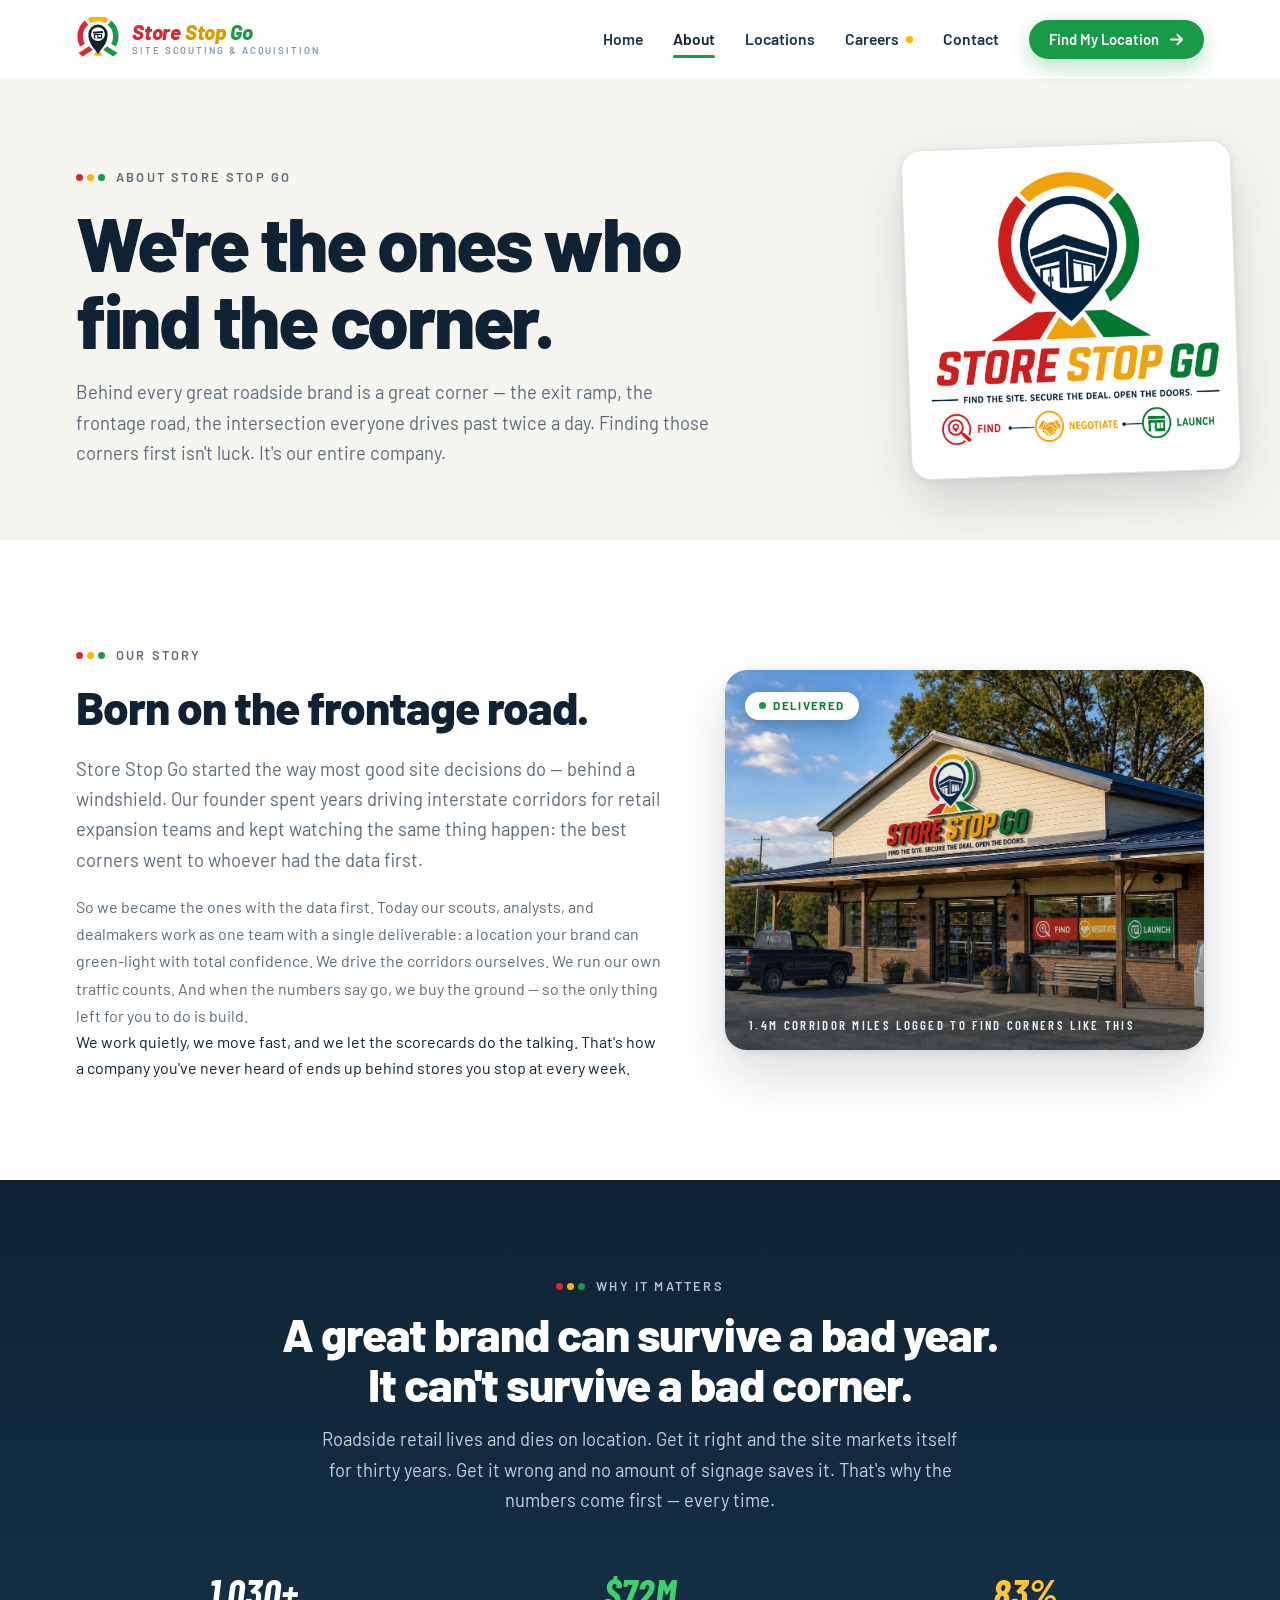
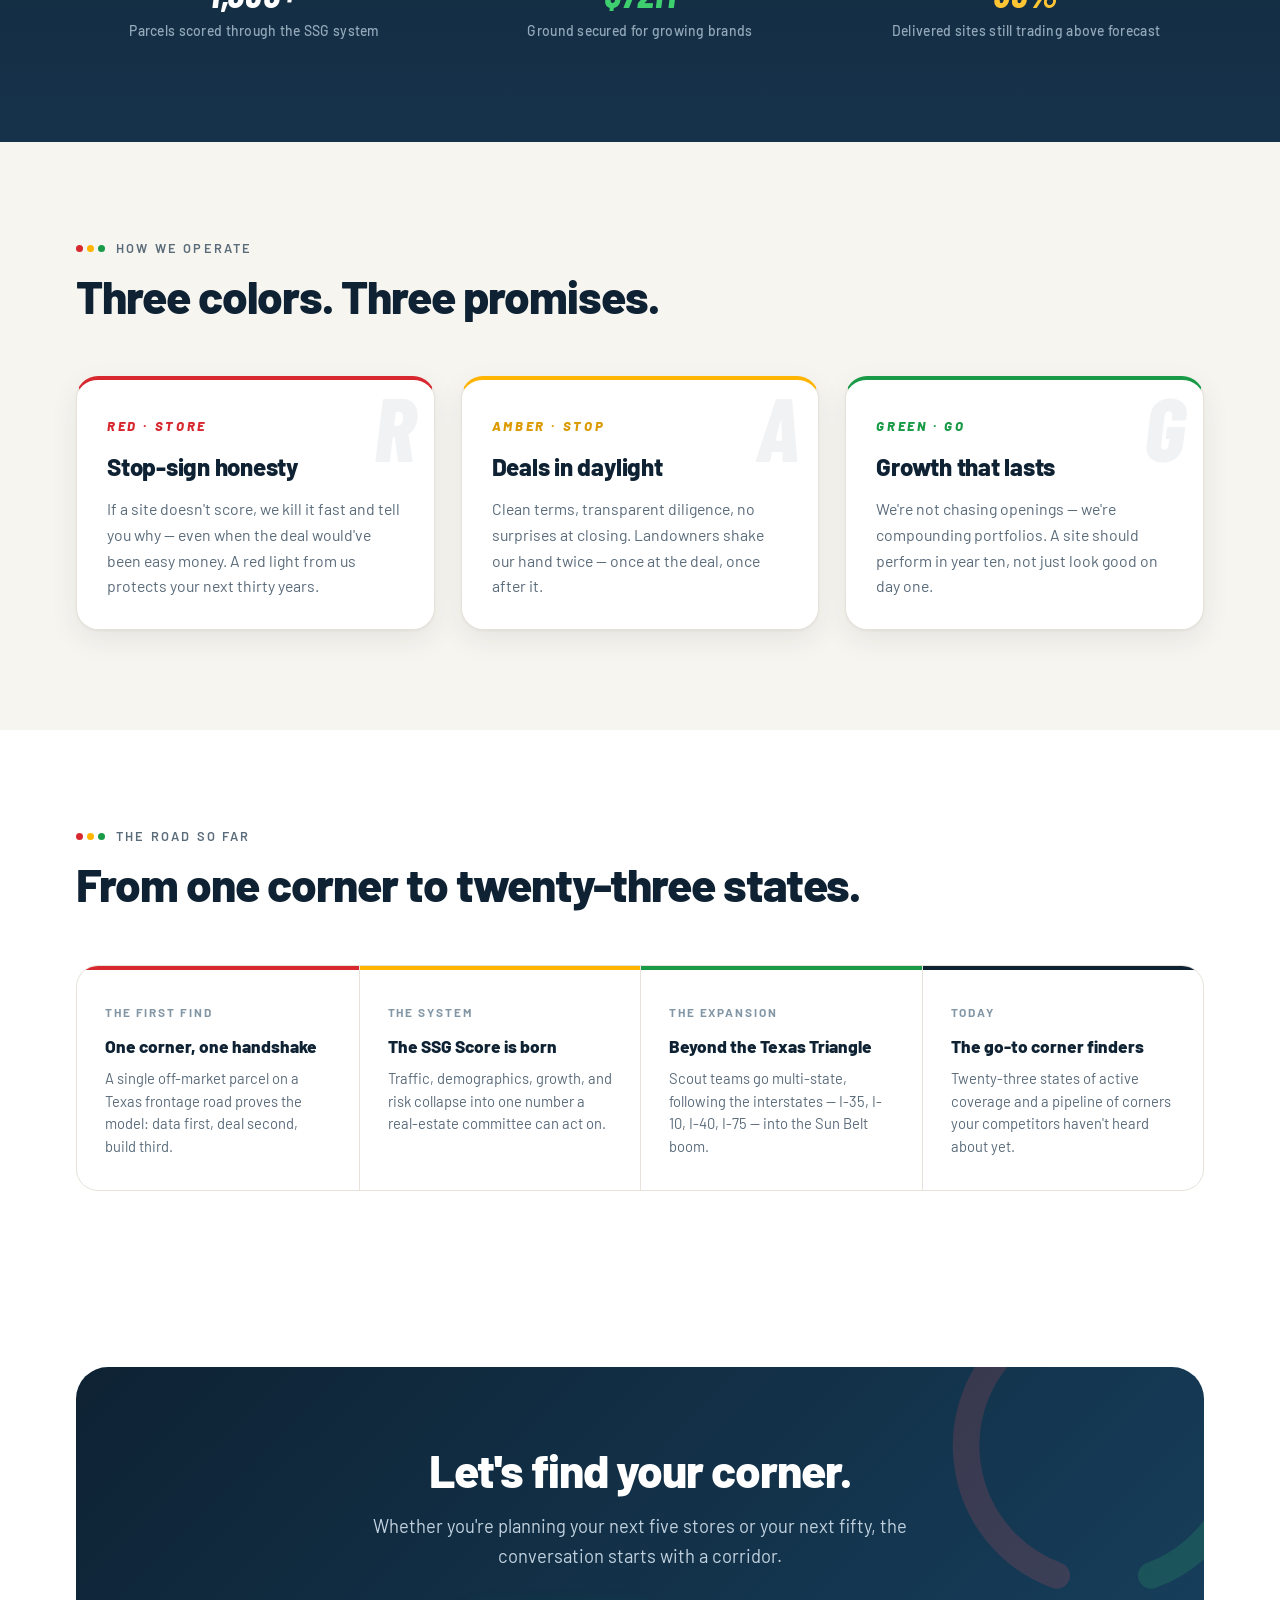
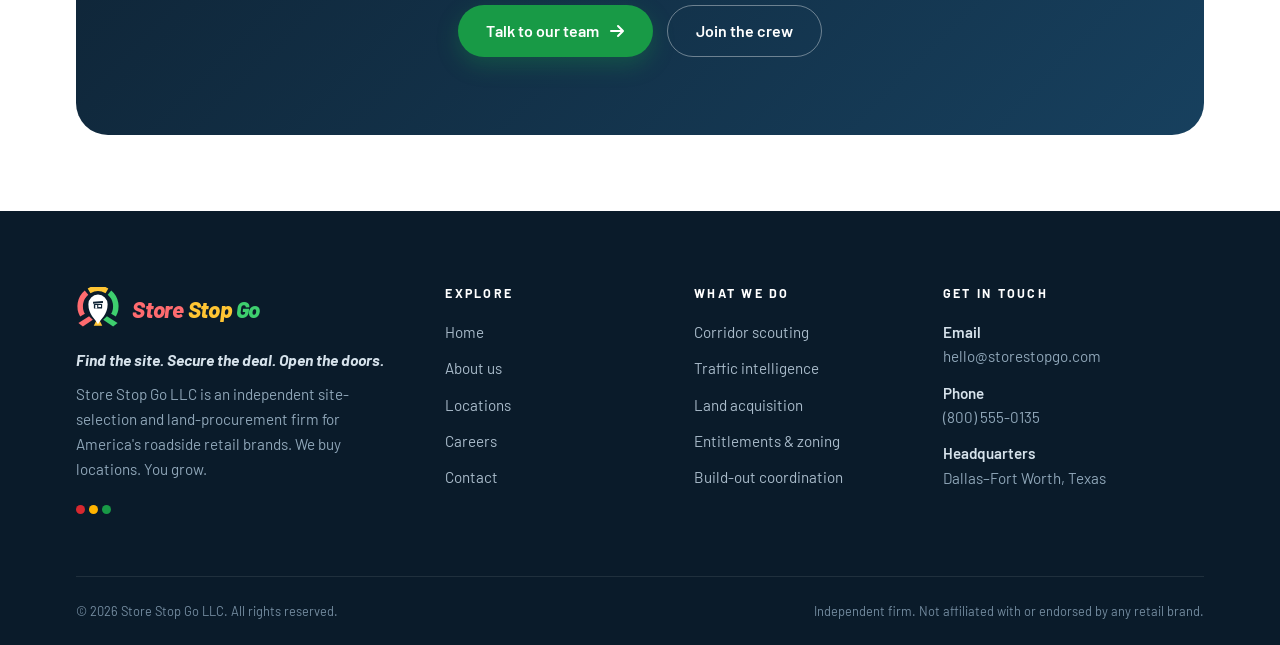
==== commit f621e4f8: "Add Open Graph / Twitter link-preview tags and 1200x630 og-cover image WhatsApp, iMessage, and socia" ====
--- a/about.html
+++ b/about.html
@@ -5,6 +5,19 @@
 <meta name="viewport" content="width=device-width, initial-scale=1.0">
 <title>About Us — Store Stop Go LLC</title>
 <meta name="description" content="Store Stop Go LLC is the site-selection partner behind America's roadside retail growth — corridor scouts, data analysts, and dealmakers who find the corner before anyone else does.">
+<meta property="og:site_name" content="Store Stop Go LLC">
+<meta property="og:type" content="website">
+<meta property="og:title" content="About Us — Store Stop Go LLC">
+<meta property="og:description" content="Store Stop Go LLC is the site-selection partner behind America's roadside retail growth — corridor scouts, data analysts, and dealmakers who find the corner before anyone else does.">
+<meta property="og:url" content="https://storestopgo.com/about.html">
+<meta property="og:image" content="https://storestopgo.com/assets/og-cover.jpg">
+<meta property="og:image:width" content="1200">
+<meta property="og:image:height" content="630">
+<meta property="og:image:alt" content="A delivered Store Stop Go flagship convenience store at golden hour">
+<meta name="twitter:card" content="summary_large_image">
+<meta name="twitter:title" content="About Us — Store Stop Go LLC">
+<meta name="twitter:description" content="Store Stop Go LLC is the site-selection partner behind America's roadside retail growth — corridor scouts, data analysts, and dealmakers who find the corner before anyone else does.">
+<meta name="twitter:image" content="https://storestopgo.com/assets/og-cover.jpg">
 <link rel="icon" href='data:image/svg+xml,<svg xmlns="http://www.w3.org/2000/svg" viewBox="0 0 64 64"><path d="M15.3 8.1A26 26 0 0 0 23.1 52.4" fill="none" stroke="%23D7282F" stroke-width="8" stroke-linecap="round"/><path d="M19 5.5A26 26 0 0 1 45 5.5" fill="none" stroke="%23FFB400" stroke-width="8" stroke-linecap="round"/><path d="M48.7 8.1A26 26 0 0 1 40.9 52.4" fill="none" stroke="%23189A46" stroke-width="8" stroke-linecap="round"/><path d="M32 56C27 47 18.5 40.5 18.5 27.5A13.5 13.5 0 1 1 45.5 27.5C45.5 40.5 37 47 32 56Z" fill="%230E2233"/></svg>'>
 <link rel="apple-touch-icon" href="assets/apple-touch-icon.png">
 <link rel="preconnect" href="https://fonts.googleapis.com">
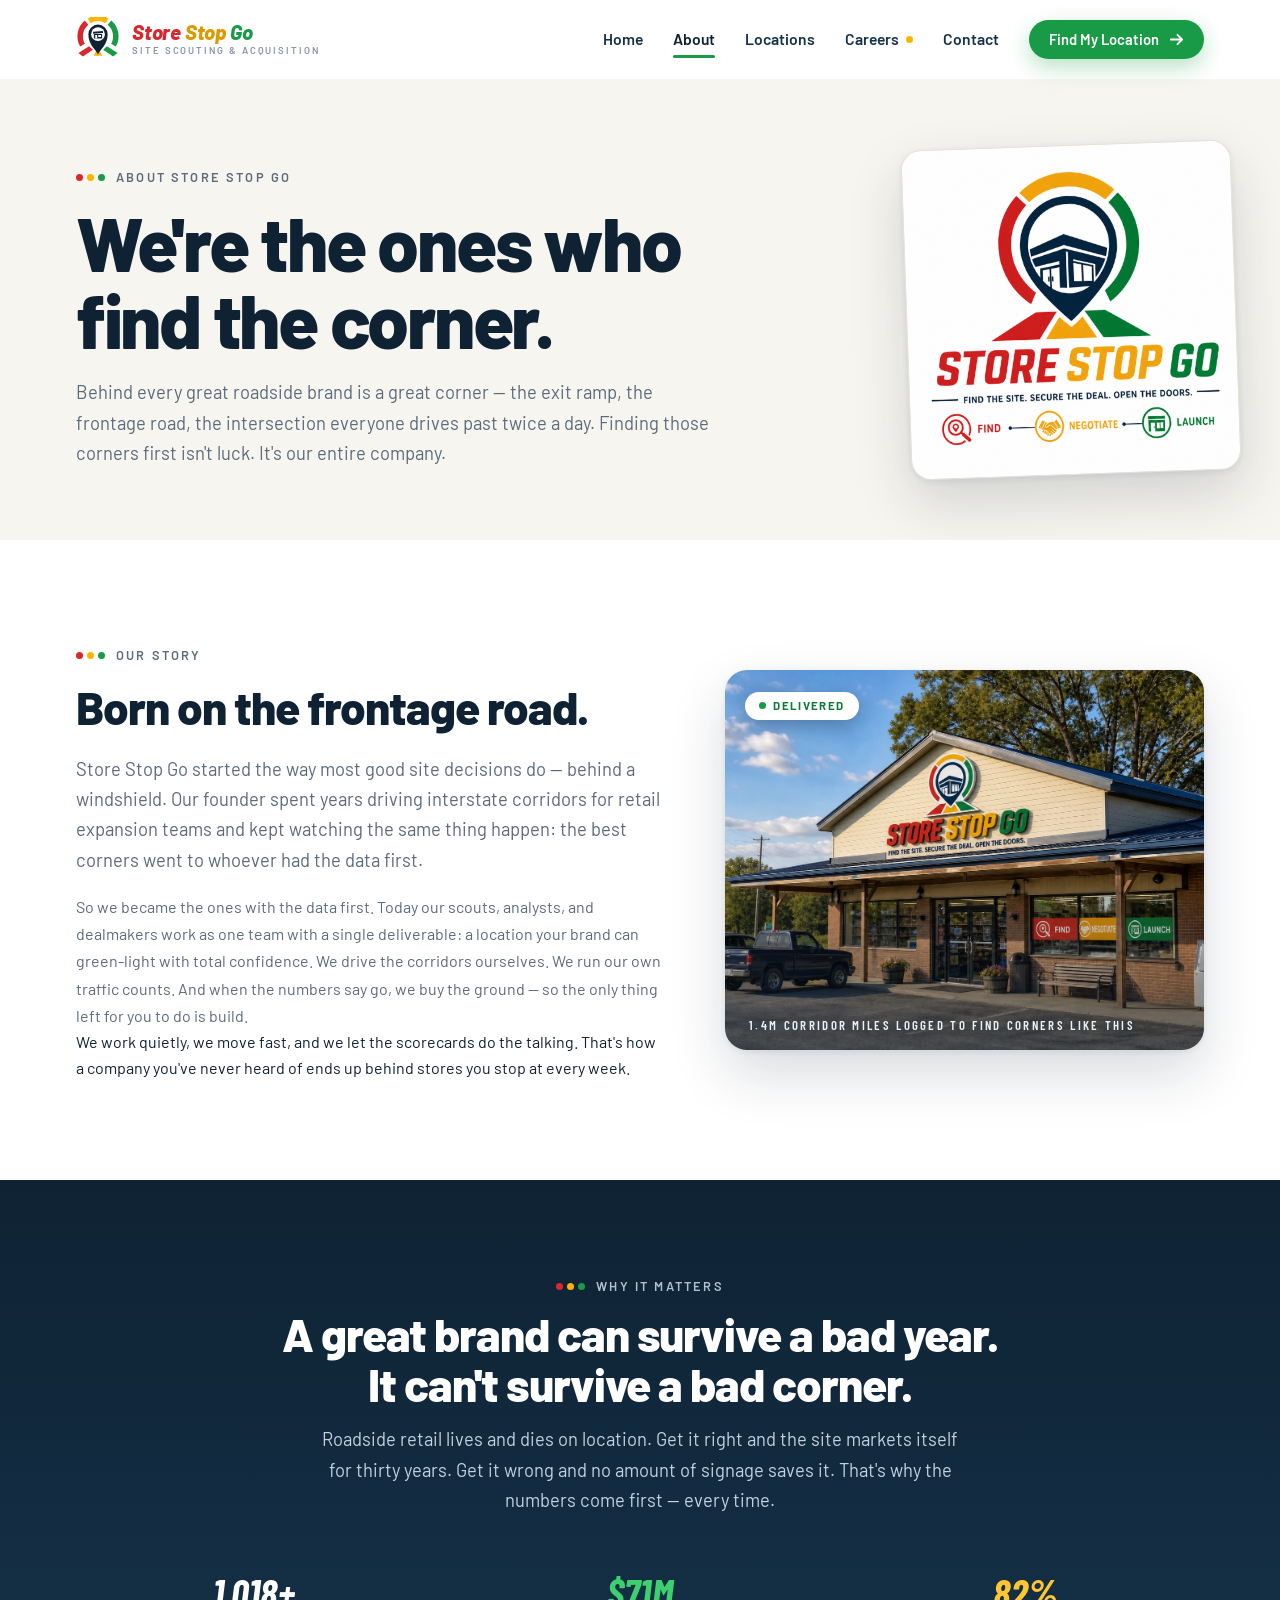
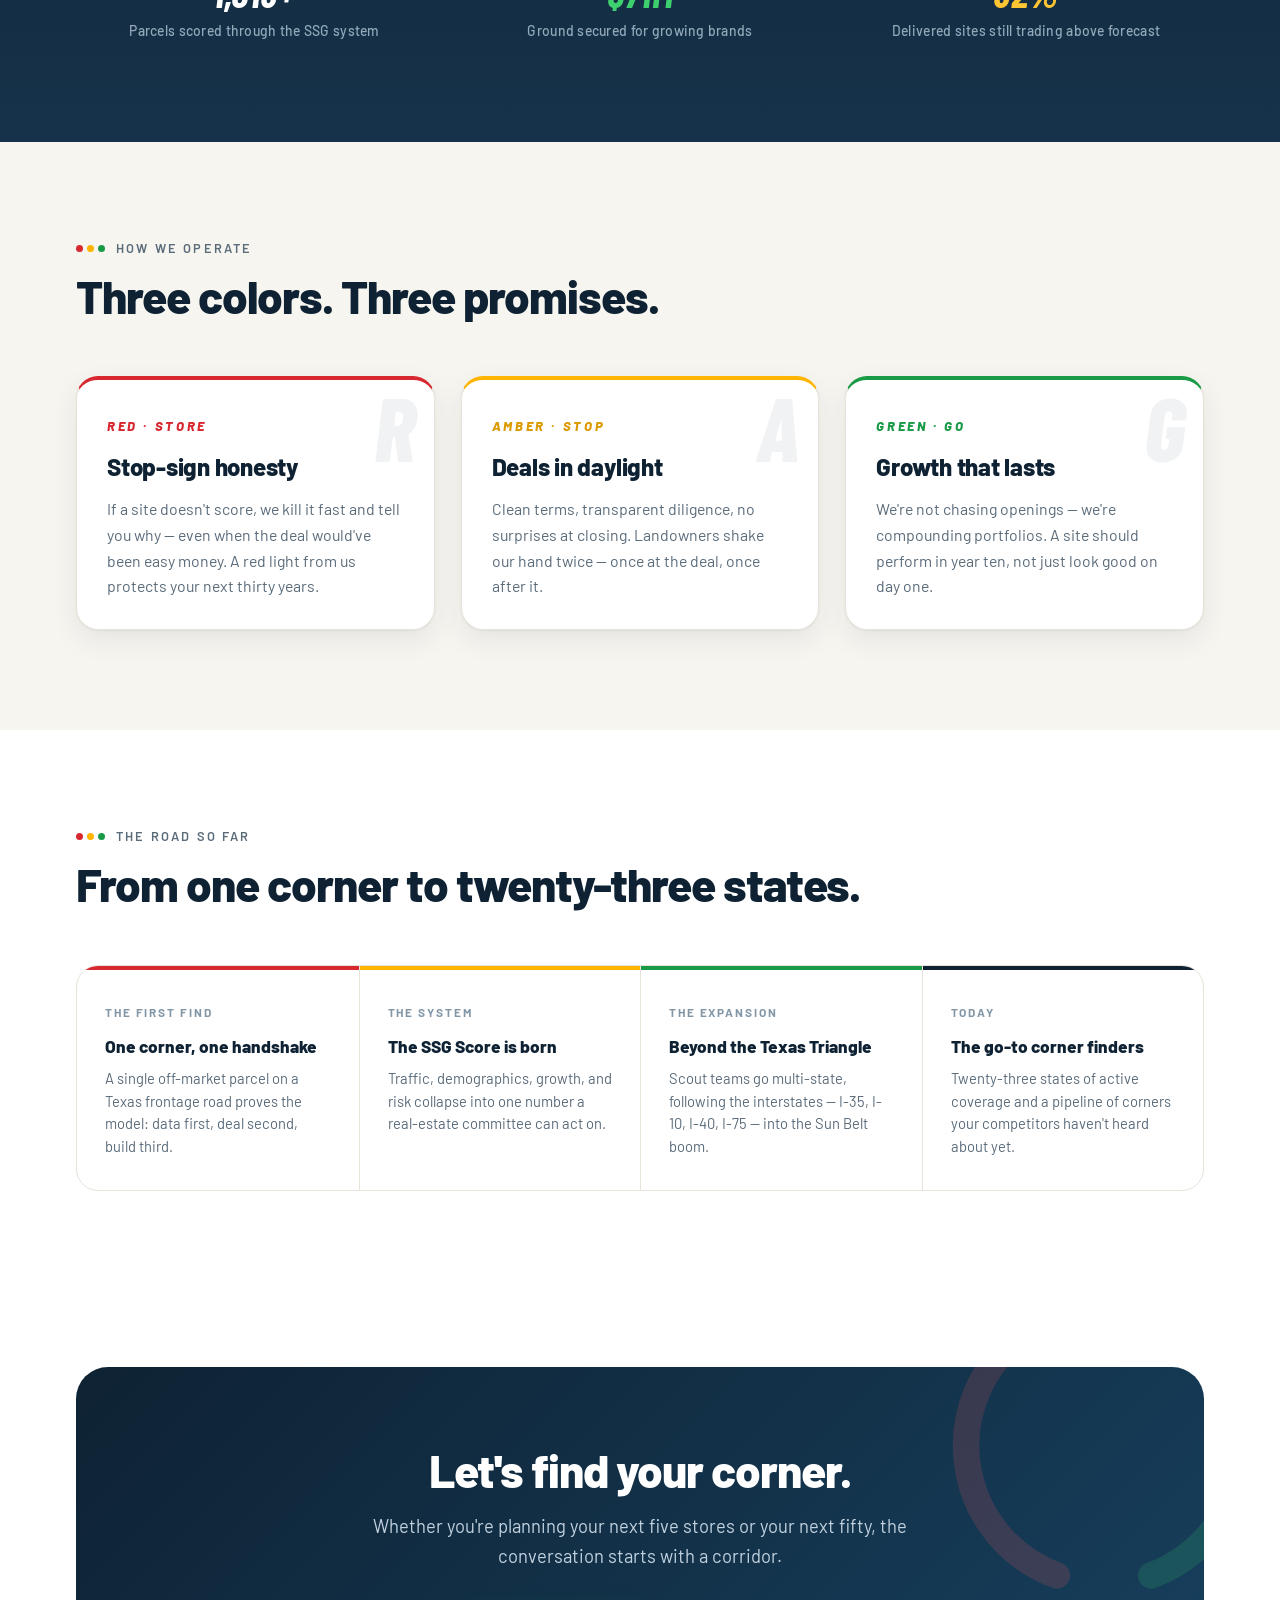
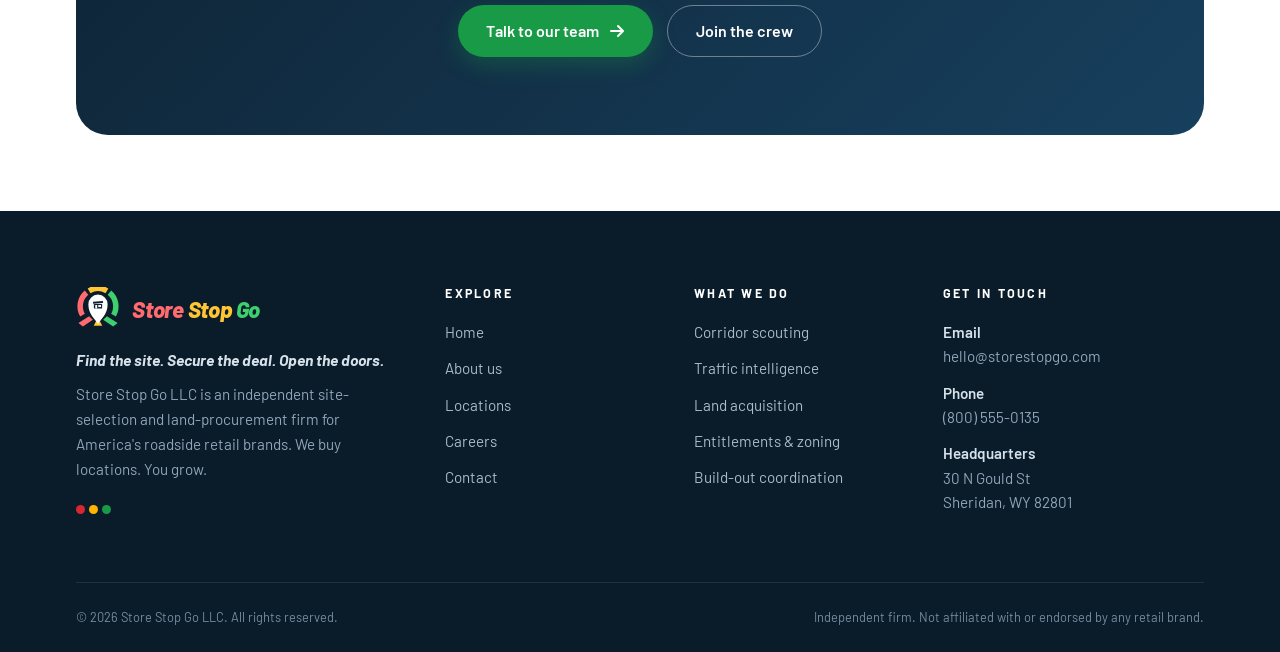
==== commit a4e148e4: "Move headquarters to Sheridan, Wyoming Updates the contact card and all five footers to 30 N Gould S" ====
--- a/about.html
+++ b/about.html
@@ -245,7 +245,7 @@
         <ul class="foot-contact">
           <li><span><b>Email</b><br><a href="mailto:hello@storestopgo.com">hello@storestopgo.com</a></span></li>
           <li><span><b>Phone</b><br><a href="tel:+18005550135">(800) 555-0135</a></span></li>
-          <li><span><b>Headquarters</b><br>Dallas–Fort Worth, Texas</span></li>
+          <li><span><b>Headquarters</b><br>30 N Gould St<br>Sheridan, WY 82801</span></li>
         </ul>
       </div>
     </div>
--- a/css/style.css
+++ b/css/style.css
@@ -400,6 +400,7 @@
 .crit span:hover{border-color:var(--green)}
 .form-foot{grid-column:1/-1;display:flex;align-items:center;justify-content:space-between;gap:18px;flex-wrap:wrap;margin-top:6px}
 .form-foot small{color:var(--muted);font-size:.82rem;max-width:34ch}
+.form-error{grid-column:1/-1;margin:0;padding:14px 16px;border-radius:12px;background:var(--red-t);color:var(--red-d);font-size:.92rem;font-weight:600;line-height:1.5;border:1px solid rgba(215,40,47,.22)}
 .form-success{text-align:center;padding:60px 30px;display:grid;gap:14px;justify-items:center}
 .form-success .ok-ring{width:84px;height:84px;border-radius:50%;background:var(--green-t);display:grid;place-items:center;color:var(--green-d)}
 .faq{max-width:820px;margin-inline:auto;display:grid;gap:14px}
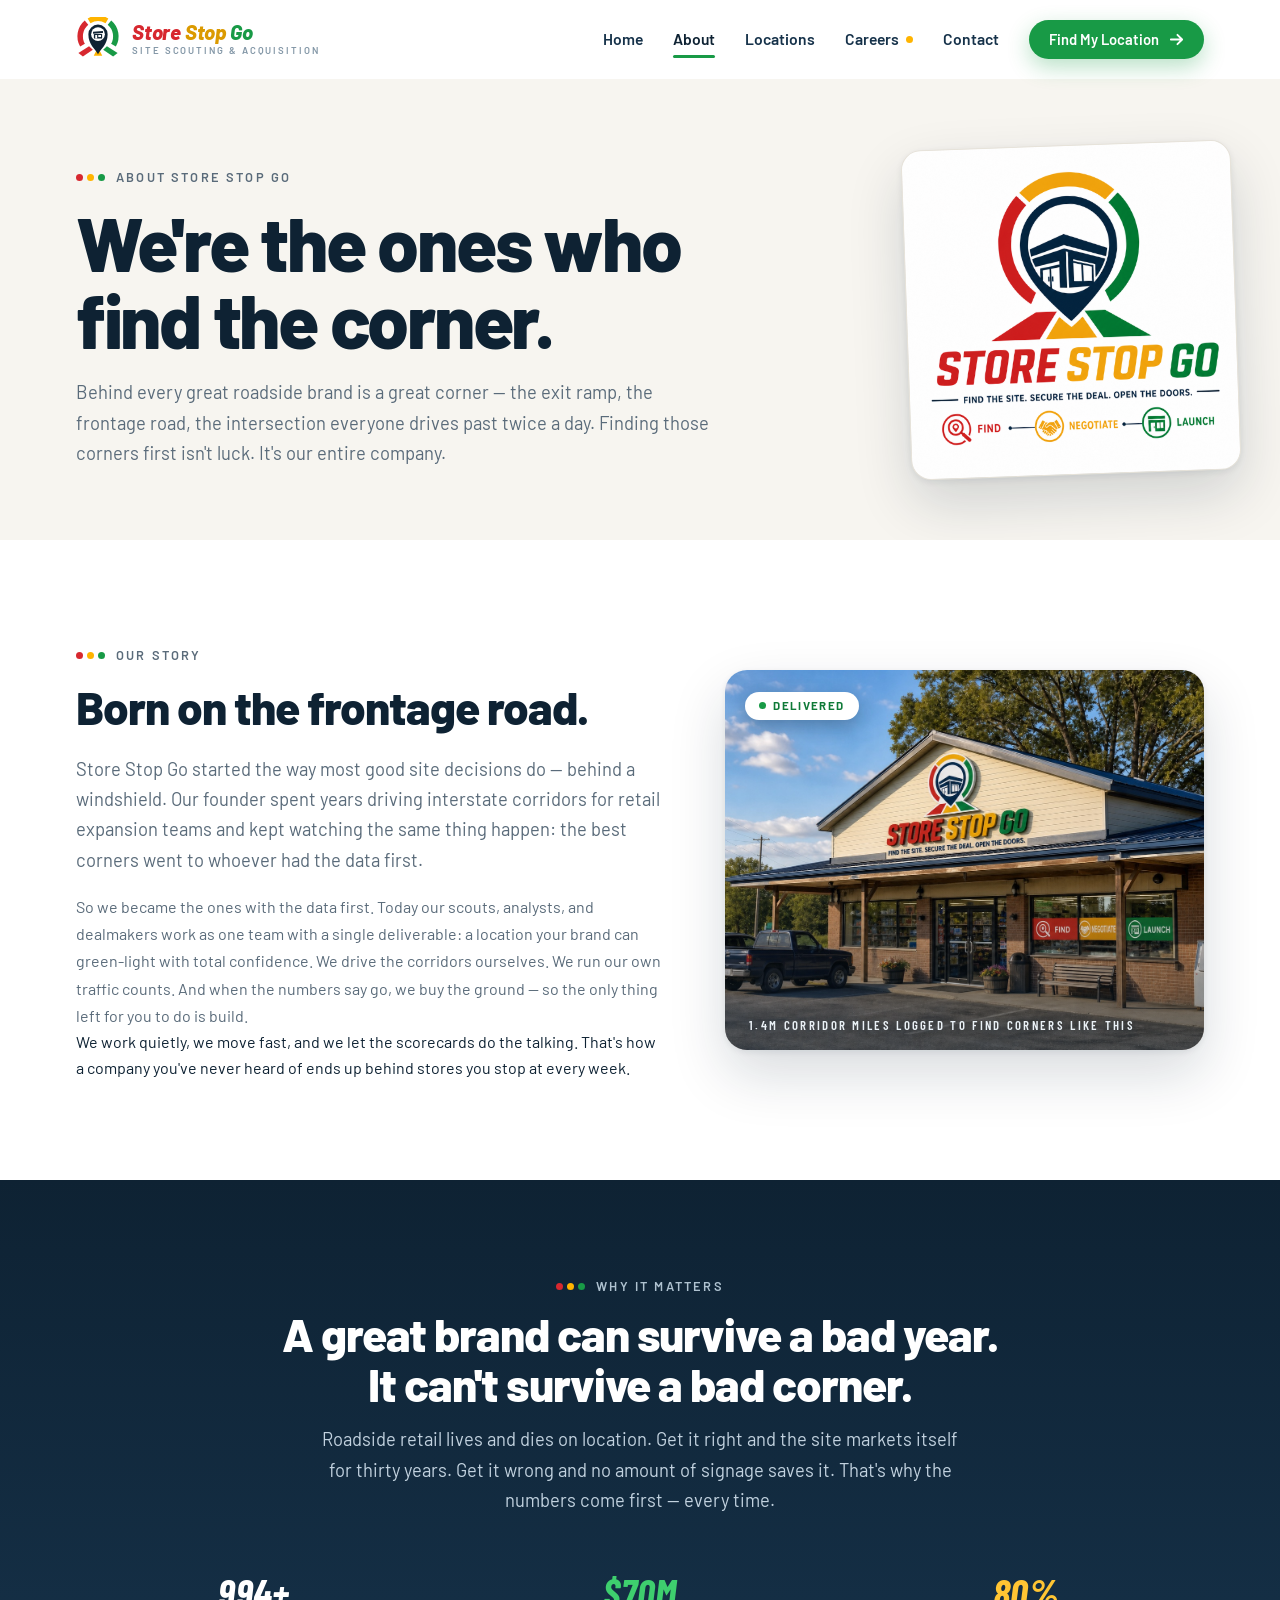
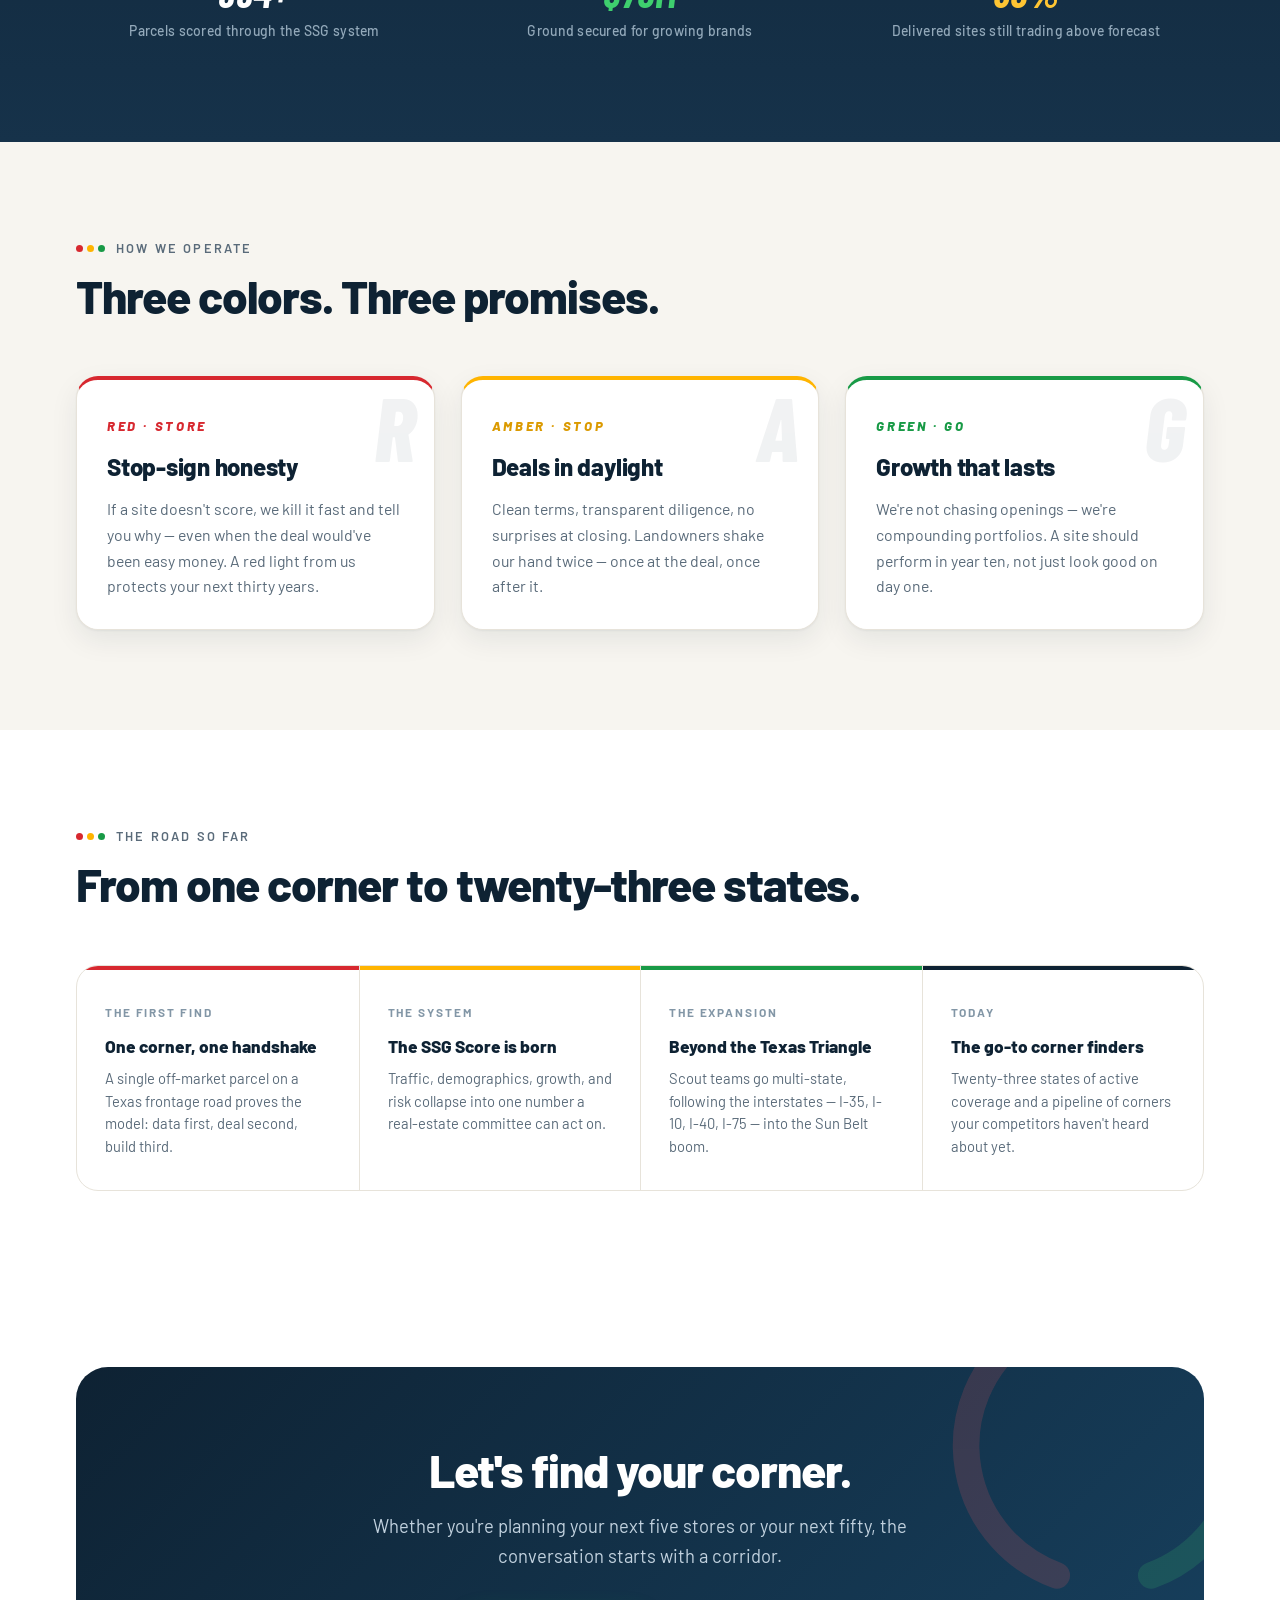
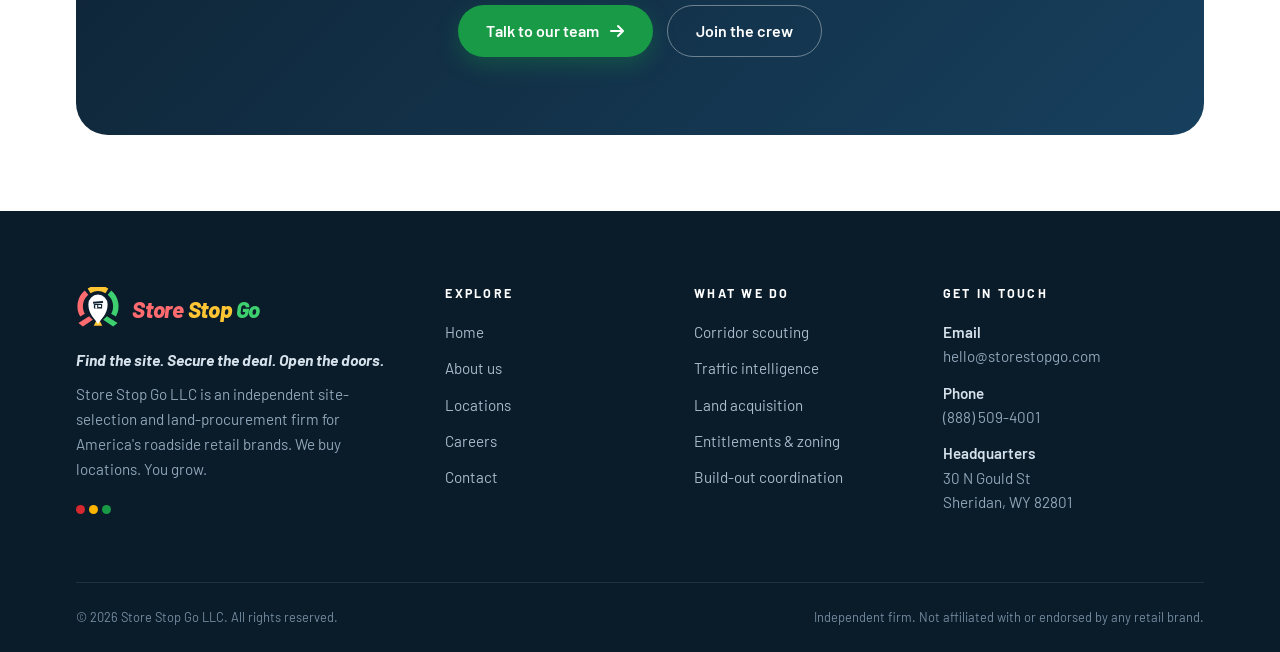
==== commit fb3eeb5a: "Replace placeholder phone with real number (888) 509-4001 Updates tel: links and display text across" ====
--- a/about.html
+++ b/about.html
@@ -244,7 +244,7 @@
         <h4>Get in touch</h4>
         <ul class="foot-contact">
           <li><span><b>Email</b><br><a href="mailto:hello@storestopgo.com">hello@storestopgo.com</a></span></li>
-          <li><span><b>Phone</b><br><a href="tel:+18005550135">(800) 555-0135</a></span></li>
+          <li><span><b>Phone</b><br><a href="tel:+18885094001">(888) 509-4001</a></span></li>
           <li><span><b>Headquarters</b><br>30 N Gould St<br>Sheridan, WY 82801</span></li>
         </ul>
       </div>
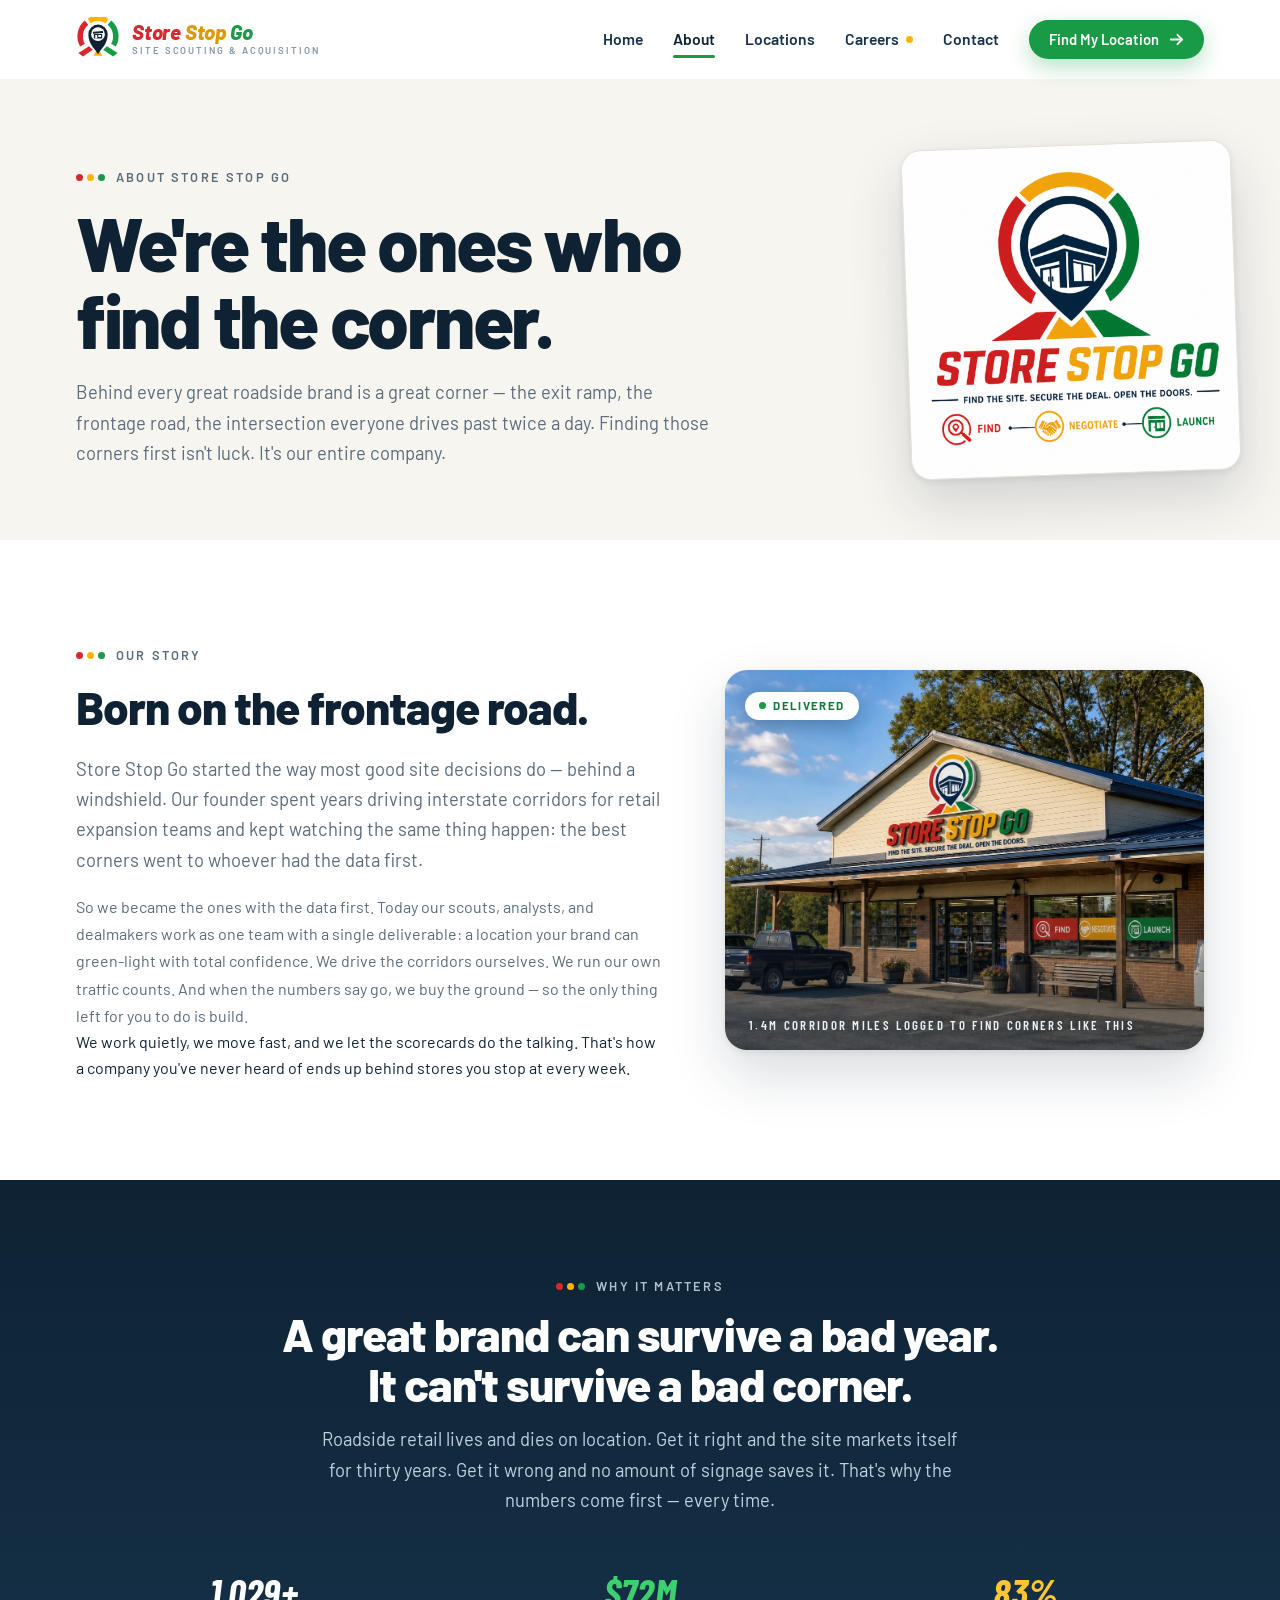
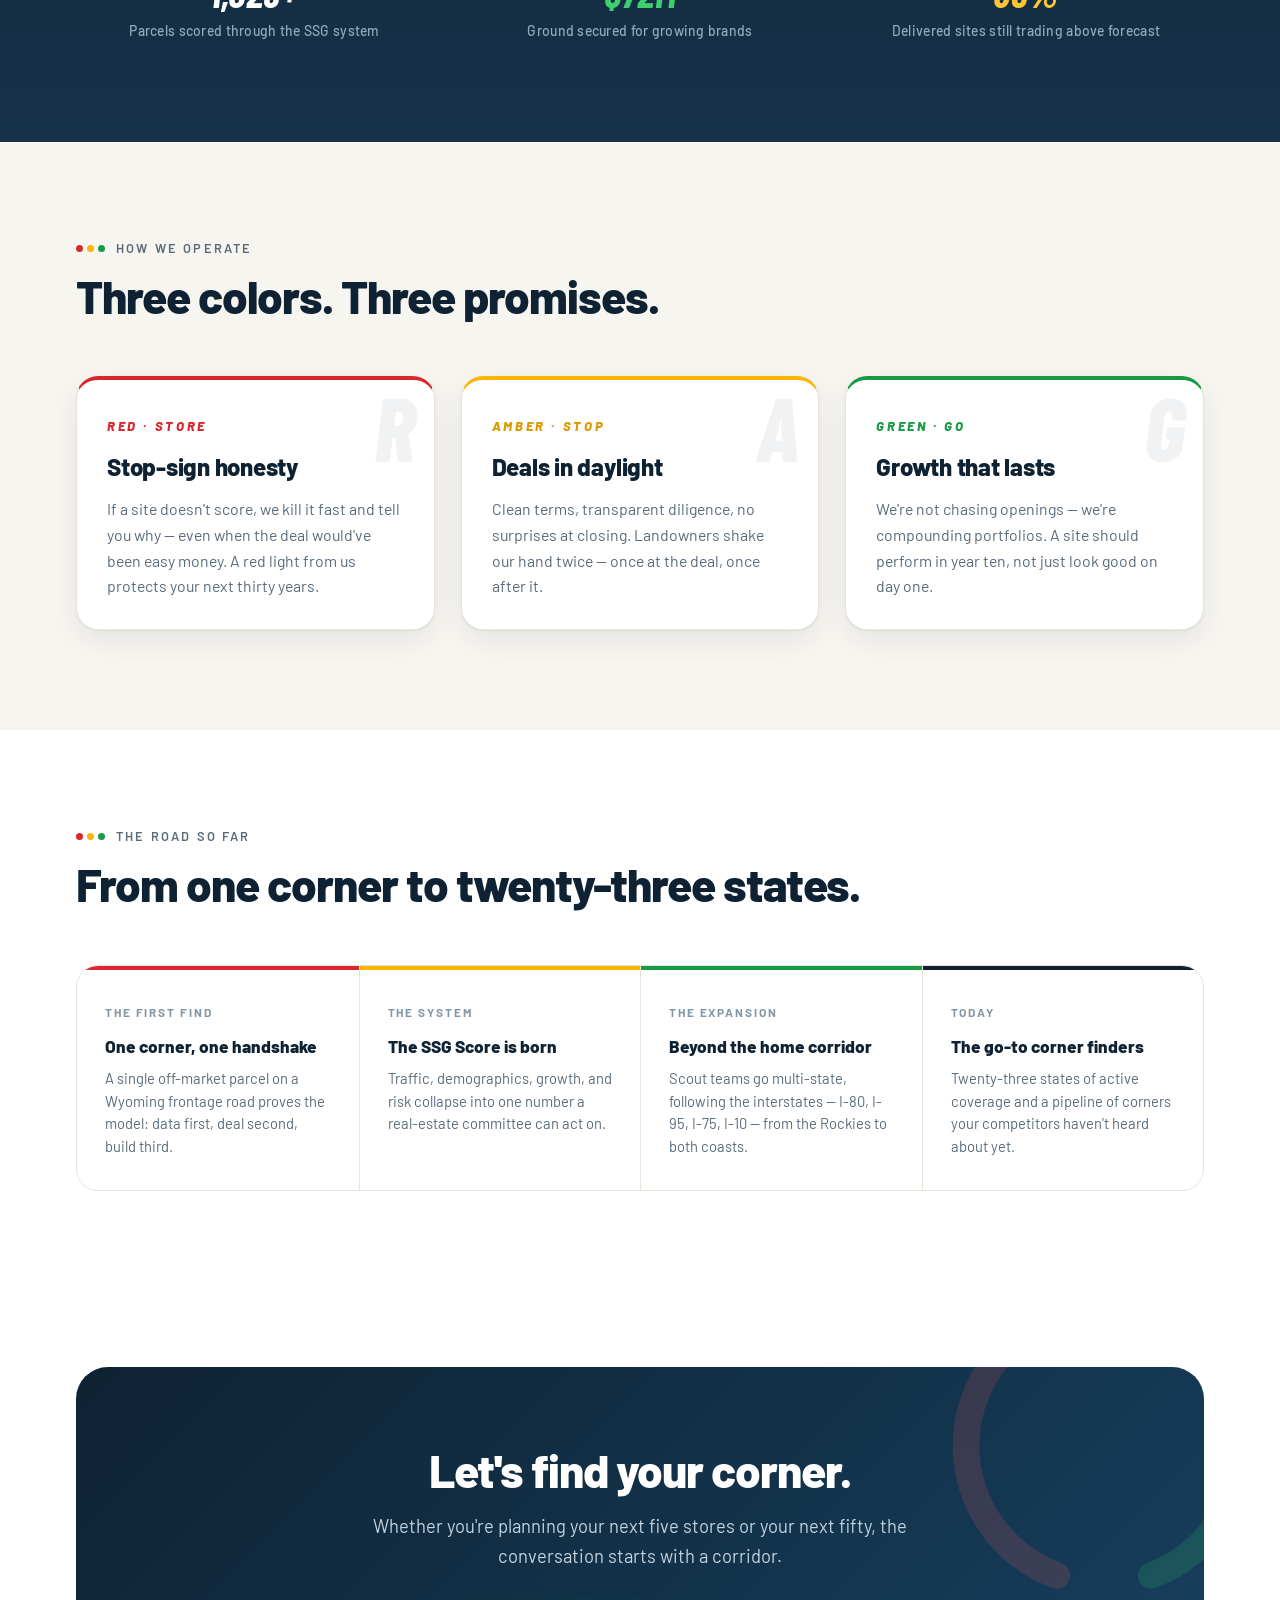
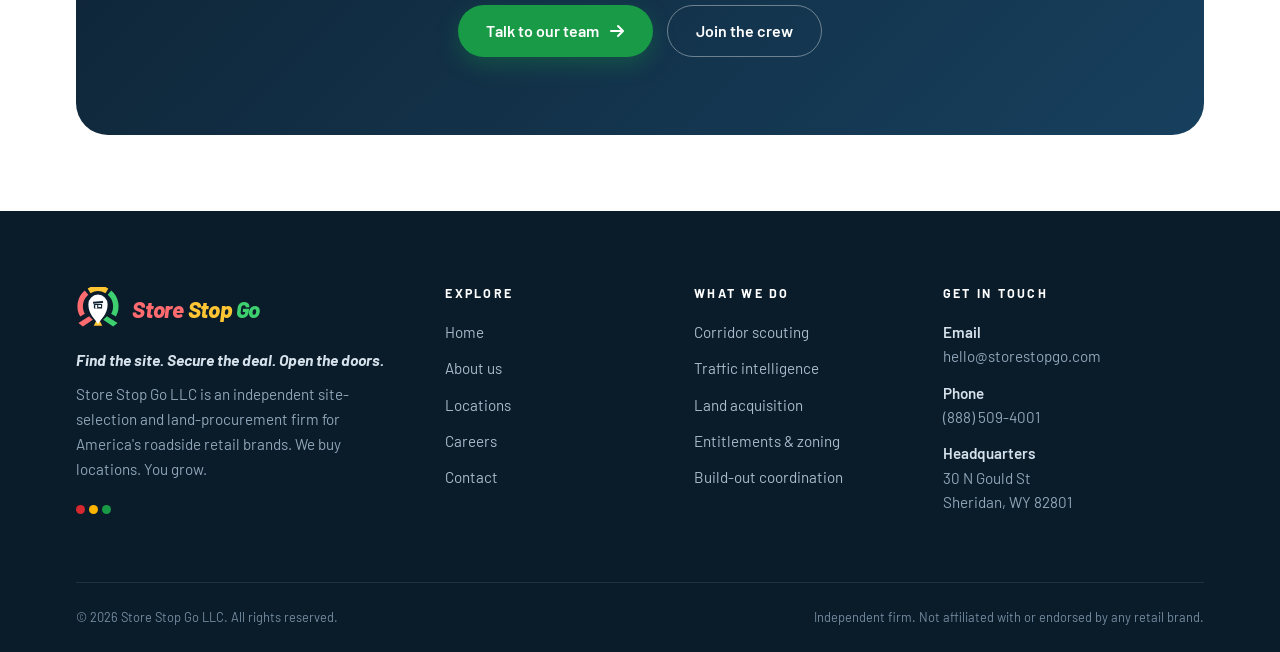
==== commit 4cecfc7b: "Rework locations: drop TX/LA/OK, scatter nationwide Map now covers 15 sites across 15 states from Or" ====
--- a/about.html
+++ b/about.html
@@ -151,7 +151,7 @@
         <div class="mile">
           <small>The first find</small>
           <b>One corner, one handshake</b>
-          <p>A single off-market parcel on a Texas frontage road proves the model: data first, deal second, build third.</p>
+          <p>A single off-market parcel on a Wyoming frontage road proves the model: data first, deal second, build third.</p>
         </div>
         <div class="mile">
           <small>The system</small>
@@ -160,8 +160,8 @@
         </div>
         <div class="mile">
           <small>The expansion</small>
-          <b>Beyond the Texas Triangle</b>
-          <p>Scout teams go multi-state, following the interstates — I-35, I-10, I-40, I-75 — into the Sun Belt boom.</p>
+          <b>Beyond the home corridor</b>
+          <p>Scout teams go multi-state, following the interstates — I-80, I-95, I-75, I-10 — from the Rockies to both coasts.</p>
         </div>
         <div class="mile">
           <small>Today</small>
